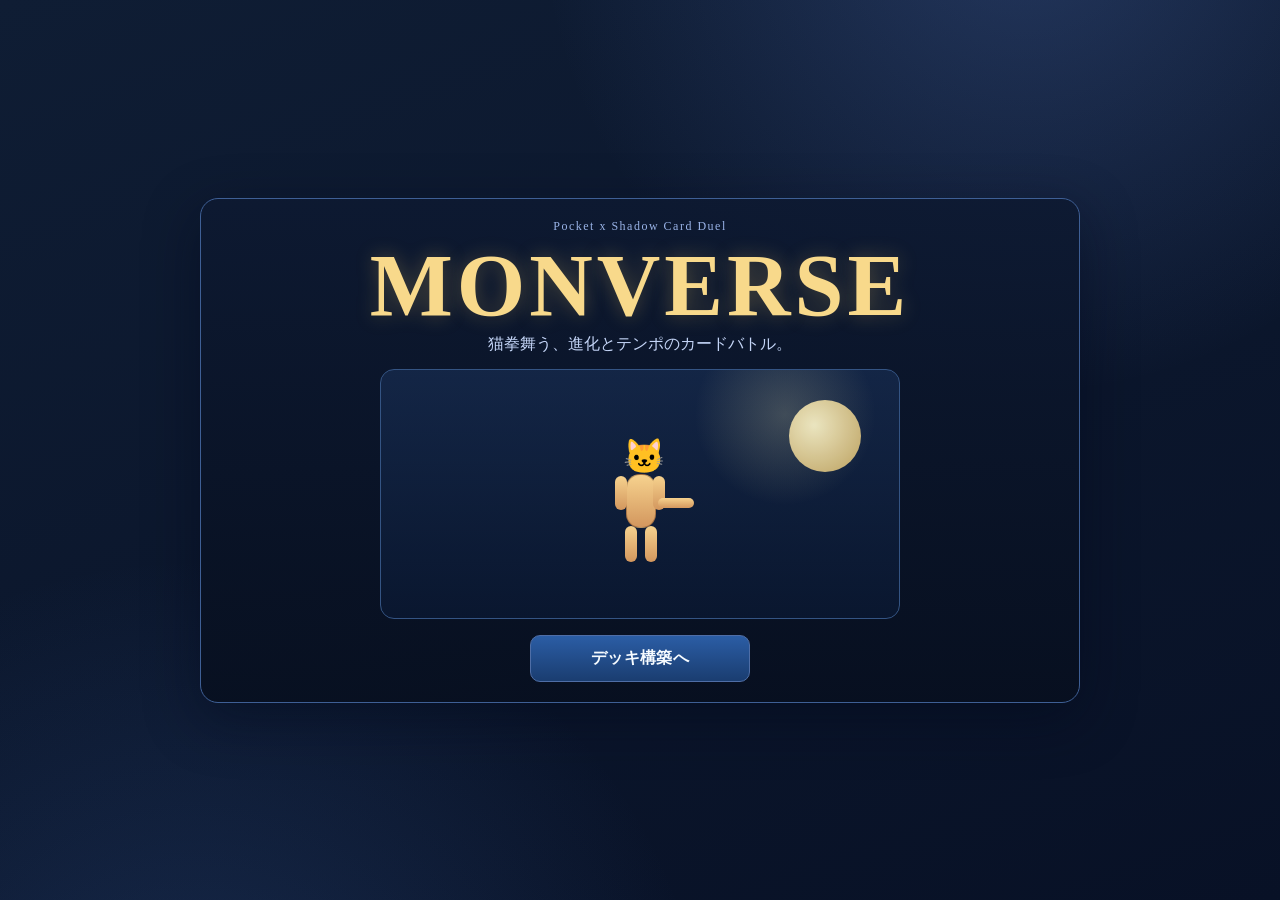
==== index.html @ 9ef45d2c "Initial card game prototype" ====
﻿<!doctype html>
<html lang="ja">
<head>
  <meta charset="UTF-8" />
  <meta name="viewport" content="width=device-width, initial-scale=1.0" />
  <title>Monverse Title</title>
  <link rel="stylesheet" href="style.css" />
</head>
<body>
  <main class="titleWrap">
    <section class="titlePanel">
      <p class="titleKicker">Pocket x Shadow Card Duel</p>
      <h1 class="titleMain">MONVERSE</h1>
      <p class="titleSub">猫拳舞う、進化とテンポのカードバトル。</p>

      <div class="titleStage">
        <div class="moonGlow"></div>
        <div class="kungfuCat" aria-label="kungfu cat">
          <div class="catHead">🐱</div>
          <div class="catBody"></div>
          <div class="paw pawLeft"></div>
          <div class="paw pawRight"></div>
          <div class="leg legLeft"></div>
          <div class="leg legRight"></div>
          <div class="tail"></div>
        </div>
      </div>

      <div class="titleActions">
        <a class="titleBtn" href="deck.html">デッキ構築へ</a>
      </div>
    </section>
  </main>
</body>
</html>
---- style.css ----
﻿:root {
  --bg-night: #0f1d34;
  --bg-deep: #081126;
  --panel: rgba(13, 24, 45, 0.82);
  --panel-soft: rgba(20, 33, 61, 0.72);
  --line: #2c4168;
  --line-strong: #4f6ea4;
  --gold: #e6c26b;
  --gold-soft: #d8b15a;
  --text: #f1f5ff;
  --text-dim: #aebee0;
  --good: #6ae39f;
  --bad: #ff7e7e;
  --btn: #20457b;
  --btn-hover: #2e5ca0;
}

* { box-sizing: border-box; }

body {
  margin: 0;
  color: var(--text);
  font-family: "Yu Mincho", "Hiragino Mincho ProN", "MS PMincho", serif;
  background:
    radial-gradient(circle at 80% -10%, rgba(93, 130, 211, 0.28), transparent 34%),
    radial-gradient(circle at 15% 120%, rgba(71, 120, 199, 0.22), transparent 34%),
    linear-gradient(160deg, var(--bg-night), var(--bg-deep));
  min-height: 100vh;
  padding: 18px;
}

.hidden { display: none; }

.app {
  max-width: 1180px;
  margin: 0 auto;
  display: grid;
  grid-template-columns: 1.1fr 0.9fr;
  gap: 14px;
}

.panel {
  background: linear-gradient(180deg, var(--panel), var(--panel-soft));
  border: 1px solid var(--line);
  border-radius: 14px;
  padding: 12px;
  box-shadow: 0 15px 45px rgba(1, 8, 22, 0.35);
}

h1 {
  margin: 0 0 8px;
  font-size: 22px;
  letter-spacing: 0.8px;
  color: #f7e7b3;
}

.sub {
  margin: 0 0 10px;
  color: var(--text-dim);
  font-size: 13px;
}

.status {
  display: grid;
  grid-template-columns: repeat(4, minmax(0, 1fr));
  gap: 8px;
  margin-bottom: 10px;
}

.leaderRow {
  display: grid;
  grid-template-columns: 1fr 1fr;
  gap: 10px;
  margin-bottom: 10px;
}

.leaderCard {
  border: 1px solid #5375b2;
  border-radius: 12px;
  background: linear-gradient(180deg, rgba(27, 46, 84, 0.95), rgba(13, 25, 49, 0.95));
  padding: 8px;
  min-height: 88px;
  position: relative;
  overflow: hidden;
}

.leaderCard::before {
  content: "";
  position: absolute;
  inset: 0;
  background: radial-gradient(circle at 80% 20%, rgba(255, 255, 255, 0.14), transparent 50%);
  pointer-events: none;
}

.leaderCard.enemyLeader {
  border-color: #9b5f5f;
  background: linear-gradient(180deg, rgba(84, 33, 44, 0.92), rgba(42, 16, 27, 0.94));
}

.leaderCard.playerLeader {
  border-color: #4b83bb;
  background: linear-gradient(180deg, rgba(28, 58, 96, 0.92), rgba(16, 33, 58, 0.94));
}

.leaderInner {
  display: flex;
  align-items: center;
  gap: 8px;
  position: relative;
  z-index: 1;
}

.leaderFace {
  width: 50px;
  height: 50px;
  border-radius: 50%;
  border: 1px solid rgba(255, 255, 255, 0.5);
  display: grid;
  place-items: center;
  font-size: 24px;
  background: radial-gradient(circle at 30% 30%, rgba(255, 255, 255, 0.3), rgba(255, 255, 255, 0.08));
}

.leaderInfo { font-size: 12px; color: #d8e5ff; }
.leaderName { font-size: 13px; font-weight: 700; color: #f7f9ff; }

.chip {
  border: 1px solid var(--line-strong);
  border-radius: 10px;
  background: rgba(8, 18, 39, 0.7);
  padding: 8px;
  font-size: 13px;
}

.board {
  display: grid;
  gap: 10px;
  margin-bottom: 10px;
}

.lane {
  border: 1px solid var(--line);
  border-radius: 12px;
  padding: 10px;
  background: rgba(4, 12, 28, 0.55);
  min-height: 110px;
}

.handLane { margin-bottom: 10px; }

.lane h3 {
  margin: 0 0 8px;
  font-size: 13px;
  color: #c8d6fa;
  letter-spacing: 0.2px;
}

.boardRow {
  display: flex;
  gap: 8px;
  flex-wrap: wrap;
}

.catalog {
  min-height: 260px;
  display: grid;
  gap: 6px;
}

.catalogRow {
  border: 1px solid #375488;
  border-radius: 10px;
  padding: 8px;
  display: grid;
  grid-template-columns: 1fr auto;
  gap: 6px;
  background: rgba(10, 22, 44, 0.8);
}

.catalogMeta {
  font-size: 12px;
  color: var(--text-dim);
}

.rowControls {
  display: inline-flex;
  align-items: center;
  gap: 6px;
}

.qty {
  min-width: 26px;
  text-align: center;
  font-weight: 600;
}

.card {
  border: 1px solid var(--line-strong);
  background: linear-gradient(180deg, #172d53, #112242);
  border-radius: 11px;
  padding: 8px;
  font-size: 13px;
  line-height: 1.35;
  cursor: pointer;
  transition: transform 0.12s ease, border-color 0.12s ease, box-shadow 0.12s ease;
}

.card:hover {
  transform: translateY(-2px);
  border-color: var(--gold-soft);
  box-shadow: 0 4px 14px rgba(8, 20, 42, 0.35);
}

.battleCard {
  width: 154px;
  min-height: 205px;
  display: grid;
  grid-template-rows: auto 1fr auto;
  gap: 6px;
  position: relative;
  overflow: hidden;
  border: 1px solid #5e79b0;
  background: linear-gradient(180deg, rgba(29, 49, 89, 0.92), rgba(20, 31, 58, 0.96));
}

.battleCard::before {
  content: "";
  position: absolute;
  inset: 0;
  background: radial-gradient(circle at 20% 15%, rgba(255, 255, 255, 0.12), transparent 45%);
  pointer-events: none;
}

.battleCard.spellCard {
  border-color: #8a66c9;
  background: linear-gradient(180deg, rgba(60, 42, 111, 0.92), rgba(31, 24, 62, 0.96));
}

.battleCard.evolutionCard {
  border-color: #2ea9ad;
  background: linear-gradient(180deg, rgba(26, 79, 89, 0.92), rgba(14, 42, 49, 0.96));
}

.battleCard.selected {
  border-color: var(--gold);
  box-shadow: 0 0 0 2px rgba(230, 194, 107, 0.35);
}

.battleCard.used { opacity: 0.62; }

.cardTop {
  display: flex;
  justify-content: space-between;
  align-items: flex-start;
  gap: 6px;
  position: relative;
  z-index: 1;
}

.cardName {
  font-size: 13px;
  font-weight: 700;
  color: #f6fbff;
  line-height: 1.2;
}

.costOrb {
  min-width: 28px;
  height: 28px;
  border-radius: 50%;
  border: 1px solid #8dc4ff;
  background: radial-gradient(circle at 30% 30%, #8fd2ff, #2a67b7);
  color: #fff;
  display: grid;
  place-items: center;
  font-size: 13px;
  font-weight: 700;
}

.cardArt {
  border: 1px solid rgba(147, 174, 230, 0.7);
  border-radius: 8px;
  background:
    linear-gradient(160deg, rgba(132, 171, 238, 0.25), rgba(255, 255, 255, 0.04)),
    repeating-linear-gradient(45deg, rgba(255, 255, 255, 0.04), rgba(255, 255, 255, 0.04) 6px, transparent 6px, transparent 12px);
  padding: 6px;
  display: flex;
  flex-direction: column;
  justify-content: space-between;
  align-items: stretch;
  min-height: 92px;
  position: relative;
  z-index: 1;
}

.artFrame {
  width: 100%;
  height: 100%;
  border-radius: 6px;
  border: 1px solid rgba(255, 255, 255, 0.22);
  display: flex;
  align-items: flex-end;
  justify-content: space-between;
  padding: 6px;
  gap: 6px;
}

.artSigil {
  width: 34px;
  height: 34px;
  border-radius: 50%;
  border: 1px solid rgba(255, 255, 255, 0.42);
  display: grid;
  place-items: center;
  font-size: 16px;
  background: rgba(255, 255, 255, 0.14);
}

.artName {
  font-size: 10px;
  letter-spacing: 0.3px;
  color: #ecf4ff;
  background: rgba(0, 0, 0, 0.28);
  padding: 2px 6px;
  border-radius: 999px;
}

.art-dragon { background: linear-gradient(145deg, rgba(178, 91, 72, 0.42), rgba(84, 32, 25, 0.52)); }
.art-forest { background: linear-gradient(145deg, rgba(83, 158, 101, 0.38), rgba(24, 67, 33, 0.52)); }
.art-sea { background: linear-gradient(145deg, rgba(70, 137, 186, 0.38), rgba(24, 48, 86, 0.52)); }
.art-holy { background: linear-gradient(145deg, rgba(199, 180, 91, 0.34), rgba(91, 74, 20, 0.5)); }
.art-shadow { background: linear-gradient(145deg, rgba(127, 82, 153, 0.36), rgba(45, 24, 68, 0.56)); }
.art-neutral { background: linear-gradient(145deg, rgba(120, 136, 166, 0.34), rgba(40, 52, 74, 0.52)); }

.cardText {
  font-size: 11px;
  color: #d9e6ff;
  line-height: 1.25;
  background: rgba(0, 0, 0, 0.28);
  border: 1px solid rgba(255, 255, 255, 0.14);
  border-radius: 6px;
  padding: 3px 5px;
}

.cardBottom {
  display: flex;
  justify-content: space-between;
  align-items: center;
  position: relative;
  z-index: 1;
}

.stat {
  min-width: 30px;
  padding: 3px 6px;
  border-radius: 999px;
  border: 1px solid rgba(255, 255, 255, 0.28);
  font-weight: 700;
  text-align: center;
}

.statAtk { background: rgba(231, 83, 83, 0.38); }
.statHp { background: rgba(72, 175, 112, 0.38); }

.tags {
  display: flex;
  flex-wrap: wrap;
  gap: 4px;
}

.tag {
  font-size: 10px;
  border: 1px solid #7394cf;
  border-radius: 999px;
  padding: 1px 6px;
  color: #dbe8ff;
  background: rgba(39, 63, 108, 0.6);
}

.small {
  font-size: 12px;
  color: var(--text-dim);
}

.emptySlot {
  width: 154px;
  min-height: 205px;
  border: 1px dashed #466091;
  border-radius: 11px;
  display: grid;
  place-items: center;
  color: #93a8d4;
  font-size: 12px;
  background: rgba(13, 26, 50, 0.45);
}

.hand {
  min-height: 240px;
  border: 1px dashed #3c5480;
  border-radius: 11px;
  padding: 8px;
  background: rgba(10, 20, 41, 0.6);
  display: flex;
  gap: 8px;
  flex-wrap: wrap;
}

.actions {
  display: flex;
  gap: 8px;
  margin-top: 10px;
  flex-wrap: wrap;
}

button {
  border: 1px solid #4f6ea6;
  background: linear-gradient(180deg, var(--btn), #1a3663);
  color: #f0f6ff;
  border-radius: 9px;
  padding: 8px 11px;
  font-size: 13px;
  cursor: pointer;
}

button:hover { background: linear-gradient(180deg, var(--btn-hover), #285495); }
button:disabled { opacity: 0.5; cursor: not-allowed; }

.evoBtn {
  width: 100%;
  margin-top: 6px;
  border-color: #7cb6d1;
  background: linear-gradient(180deg, #1b7181, #13505c);
}

.log {
  min-height: 470px;
  max-height: 470px;
  overflow: auto;
  background: rgba(6, 14, 30, 0.78);
  border: 1px solid #2f4570;
  border-radius: 10px;
  padding: 10px;
  font-size: 13px;
  white-space: pre-wrap;
}

.statusGood { color: var(--good); font-weight: 700; }
.statusBad { color: var(--bad); font-weight: 700; }
.win { color: var(--good); font-weight: 700; }
.lose { color: var(--bad); font-weight: 700; }

@media (max-width: 920px) {
  .app { grid-template-columns: 1fr; }
  .status { grid-template-columns: repeat(2, minmax(0, 1fr)); }
  .battleCard,
  .emptySlot { width: 47%; min-width: 142px; }
  .hand { min-height: 180px; }
  .log { min-height: 240px; max-height: 240px; }
}

.titleWrap {
  min-height: calc(100vh - 36px);
  display: grid;
  place-items: center;
}

.titlePanel {
  width: min(880px, 96vw);
  border: 1px solid #3e5f95;
  border-radius: 18px;
  padding: 20px;
  background: linear-gradient(180deg, rgba(13, 25, 49, 0.9), rgba(7, 15, 31, 0.9));
  box-shadow: 0 16px 55px rgba(1, 9, 26, 0.45);
  text-align: center;
}

.titleKicker {
  margin: 0;
  color: #9ab4e8;
  letter-spacing: 1.5px;
  font-size: 12px;
}

.titleMain {
  margin: 8px 0 4px;
  font-size: clamp(42px, 9vw, 88px);
  line-height: 1;
  letter-spacing: 4px;
  color: #f8d98b;
  text-shadow: 0 0 20px rgba(243, 200, 96, 0.28);
}

.titleSub {
  margin: 0 0 14px;
  color: #c4d5f7;
}

.titleStage {
  position: relative;
  margin: 0 auto;
  width: min(520px, 95%);
  height: 250px;
  border-radius: 14px;
  border: 1px solid #345483;
  background:
    radial-gradient(circle at 78% 18%, rgba(250, 241, 179, 0.2), transparent 20%),
    linear-gradient(180deg, rgba(24, 46, 84, 0.65), rgba(10, 24, 50, 0.8));
  overflow: hidden;
}

.moonGlow {
  position: absolute;
  right: 38px;
  top: 30px;
  width: 72px;
  height: 72px;
  border-radius: 50%;
  background: radial-gradient(circle at 35% 35%, #fff7cc, #d0b064);
  filter: blur(0.3px);
  opacity: 0.9;
}

.kungfuCat {
  position: absolute;
  left: 50%;
  top: 55%;
  transform: translate(-50%, -50%);
  width: 110px;
  height: 140px;
  animation: cat-bounce 0.8s ease-in-out infinite;
}

.catHead {
  position: absolute;
  left: 38px;
  top: 0;
  font-size: 34px;
}

.catBody {
  position: absolute;
  left: 41px;
  top: 38px;
  width: 30px;
  height: 54px;
  border-radius: 14px;
  background: linear-gradient(180deg, #f6d28e, #d3975e);
  border: 1px solid rgba(75, 35, 12, 0.36);
}

.paw, .leg {
  position: absolute;
  width: 12px;
  background: linear-gradient(180deg, #f6d28e, #d3975e);
  border-radius: 999px;
  transform-origin: top center;
}

.paw { top: 40px; height: 34px; }
.leg { top: 90px; height: 36px; }

.pawLeft {
  left: 30px;
  animation: paw-left 0.8s ease-in-out infinite;
}

.pawRight {
  left: 68px;
  animation: paw-right 0.8s ease-in-out infinite;
}

.legLeft {
  left: 40px;
  animation: leg-left 0.8s ease-in-out infinite;
}

.legRight {
  left: 60px;
  animation: leg-right 0.8s ease-in-out infinite;
}

.tail {
  position: absolute;
  left: 73px;
  top: 62px;
  width: 36px;
  height: 10px;
  border-radius: 999px;
  background: linear-gradient(180deg, #f6d28e, #d3975e);
  transform-origin: left center;
  animation: tail-swing 0.8s ease-in-out infinite;
}

.titleActions {
  margin-top: 16px;
}

.titleBtn {
  display: inline-block;
  min-width: 220px;
  text-decoration: none;
  border: 1px solid #4f6ea6;
  background: linear-gradient(180deg, #2b5da5, #1a3d70);
  color: #f6fbff;
  border-radius: 10px;
  padding: 12px 18px;
  font-weight: 700;
  letter-spacing: 0.4px;
}

.titleBtn:hover {
  background: linear-gradient(180deg, #3c74c4, #245394);
}

@keyframes cat-bounce {
  0%, 100% { transform: translate(-50%, -50%) translateY(0); }
  50% { transform: translate(-50%, -50%) translateY(-6px); }
}

@keyframes paw-left {
  0%, 100% { transform: rotate(25deg); }
  50% { transform: rotate(-45deg); }
}

@keyframes paw-right {
  0%, 100% { transform: rotate(-20deg); }
  50% { transform: rotate(55deg); }
}

@keyframes leg-left {
  0%, 100% { transform: rotate(-10deg); }
  50% { transform: rotate(25deg); }
}

@keyframes leg-right {
  0%, 100% { transform: rotate(15deg); }
  50% { transform: rotate(-20deg); }
}

@keyframes tail-swing {
  0%, 100% { transform: rotate(20deg); }
  50% { transform: rotate(-25deg); }
}
/* --- Party Mode Overrides --- */
body {
  animation: bg-pan 16s ease-in-out infinite alternate;
}

.panel {
  animation: panel-float 7s ease-in-out infinite;
}

.chip {
  animation: chip-pulse 2.4s ease-in-out infinite;
}

.leaderCard {
  animation: aura-wave 3s ease-in-out infinite;
}

.battleCard {
  animation: card-idle 2.6s ease-in-out infinite;
}

.battleCard.selected {
  animation: selected-glow 0.9s ease-in-out infinite;
}

.costOrb {
  animation: orb-spin 3.6s linear infinite;
}

.artSigil {
  animation: sigil-bob 1.8s ease-in-out infinite;
}

.hand .battleCard {
  transform-origin: center bottom;
}

.hand .battleCard:nth-child(odd) { animation-delay: .1s; }
.hand .battleCard:nth-child(even) { animation-delay: .35s; }

button {
  transition: transform .14s ease, box-shadow .14s ease, filter .14s ease;
}

button:hover {
  transform: translateY(-2px) scale(1.02);
  box-shadow: 0 6px 16px rgba(42, 106, 197, .35);
  filter: brightness(1.08);
}

.titleStage {
  animation: stage-breathe 3.4s ease-in-out infinite;
}

.titleBtn {
  animation: btn-throb 1.6s ease-in-out infinite;
}

.fx-layer {
  position: fixed;
  inset: 0;
  pointer-events: none;
  overflow: hidden;
  z-index: 999;
}

.fx-particle {
  position: absolute;
  left: 0;
  top: 0;
  font-size: 20px;
  opacity: 0;
  transform: translate(-50%, -50%);
  animation: fx-burst var(--dur, 900ms) ease-out forwards;
  text-shadow: 0 0 10px rgba(255,255,255,.6);
}

.screen-flash::after {
  content: "";
  position: fixed;
  inset: 0;
  pointer-events: none;
  background: radial-gradient(circle at center, rgba(255,255,255,.22), transparent 60%);
  animation: flash-out 260ms ease-out forwards;
  z-index: 998;
}

@keyframes bg-pan {
  0% { background-position: 0% 0%, 100% 100%, 0% 0%; }
  100% { background-position: 8% -3%, 88% 108%, 100% 100%; }
}

@keyframes panel-float {
  0%, 100% { transform: translateY(0); }
  50% { transform: translateY(-3px); }
}

@keyframes chip-pulse {
  0%, 100% { box-shadow: 0 0 0 rgba(123, 167, 245, 0); }
  50% { box-shadow: 0 0 14px rgba(123, 167, 245, 0.24); }
}

@keyframes aura-wave {
  0%, 100% { box-shadow: inset 0 0 0 rgba(255,255,255,0); }
  50% { box-shadow: inset 0 0 18px rgba(255,255,255,0.14); }
}

@keyframes card-idle {
  0%, 100% { transform: translateY(0) rotate(0deg); }
  50% { transform: translateY(-2px) rotate(-0.35deg); }
}

@keyframes selected-glow {
  0%, 100% { box-shadow: 0 0 0 2px rgba(230, 194, 107, 0.32), 0 0 0 rgba(230, 194, 107, 0); }
  50% { box-shadow: 0 0 0 2px rgba(230, 194, 107, 0.55), 0 0 16px rgba(230, 194, 107, .35); }
}

@keyframes orb-spin {
  0% { transform: rotate(0deg); filter: hue-rotate(0deg); }
  100% { transform: rotate(360deg); filter: hue-rotate(14deg); }
}

@keyframes sigil-bob {
  0%, 100% { transform: translateY(0) scale(1); }
  50% { transform: translateY(-3px) scale(1.04); }
}

@keyframes stage-breathe {
  0%, 100% { transform: scale(1); }
  50% { transform: scale(1.008); }
}

@keyframes btn-throb {
  0%, 100% { box-shadow: 0 0 0 rgba(94, 168, 255, 0); }
  50% { box-shadow: 0 0 20px rgba(94, 168, 255, 0.35); }
}

@keyframes flash-out {
  from { opacity: 1; }
  to { opacity: 0; }
}

@keyframes fx-burst {
  0% {
    opacity: 0;
    transform: translate(-50%, -50%) rotate(0deg) scale(.4);
  }
  10% {
    opacity: 1;
  }
  100% {
    opacity: 0;
    transform:
      translate(calc(-50% + var(--dx, 0px)), calc(-50% + var(--dy, -80px)))
      rotate(var(--rot, 180deg))
      scale(1.25);
  }
}
/* --- Battle Board Refresh (Shadowverse-like layout + mobile) --- */
.battleApp {
  grid-template-columns: 1fr 360px;
  align-items: start;
}

.battleMainPanel {
  padding: 14px;
}

.battleLogPanel .log {
  min-height: 620px;
  max-height: 620px;
}

.battleArena {
  border: 1px solid rgba(89, 129, 191, 0.55);
  border-radius: 14px;
  padding: 10px;
  background:
    radial-gradient(circle at 50% 48%, rgba(125, 171, 255, 0.16), transparent 38%),
    linear-gradient(180deg, rgba(10, 22, 44, 0.68), rgba(6, 15, 33, 0.72));
  box-shadow: inset 0 0 40px rgba(3, 10, 24, 0.55);
}

.battleHud {
  margin-bottom: 12px;
}

.enemyLane {
  background: linear-gradient(180deg, rgba(73, 30, 40, 0.32), rgba(23, 11, 17, 0.38));
}

.playerLane {
  background: linear-gradient(180deg, rgba(28, 58, 96, 0.32), rgba(13, 25, 44, 0.38));
}

.targetLeader {
  cursor: pointer;
  transition: transform .14s ease, box-shadow .14s ease, border-color .14s ease;
}

.targetLeader:hover {
  transform: translateY(-2px);
}

.leaderTargetable {
  border-color: var(--gold) !important;
  box-shadow: 0 0 0 2px rgba(230, 194, 107, .35), 0 0 18px rgba(230, 194, 107, .28);
}

.actions #attackHint {
  display: inline-flex;
  align-items: center;
  margin-left: 4px;
}

@media (max-width: 1120px) {
  .battleApp {
    grid-template-columns: 1fr;
  }

  .battleLogPanel .log {
    min-height: 220px;
    max-height: 260px;
  }
}

@media (max-width: 820px) {
  body {
    padding: 10px;
  }

  .battleMainPanel {
    padding: 10px;
  }

  .status {
    grid-template-columns: repeat(2, minmax(0, 1fr));
    gap: 6px;
  }

  .leaderRow {
    grid-template-columns: 1fr;
    gap: 8px;
  }

  .lane {
    padding: 8px;
    min-height: 88px;
  }

  .boardRow {
    flex-wrap: nowrap;
    overflow-x: auto;
    padding-bottom: 4px;
    scrollbar-width: thin;
  }

  .battleCard,
  .emptySlot {
    width: 128px;
    min-width: 128px;
    min-height: 178px;
  }

  .hand {
    flex-wrap: nowrap;
    overflow-x: auto;
    min-height: 190px;
    gap: 7px;
  }

  .cardName {
    font-size: 12px;
  }

  .cardText {
    font-size: 10px;
  }

  .actions {
    gap: 6px;
  }

  .actions button {
    padding: 9px 10px;
    font-size: 12px;
  }

  .actions #attackHint {
    flex-basis: 100%;
    font-size: 11px;
    margin-left: 0;
  }
}
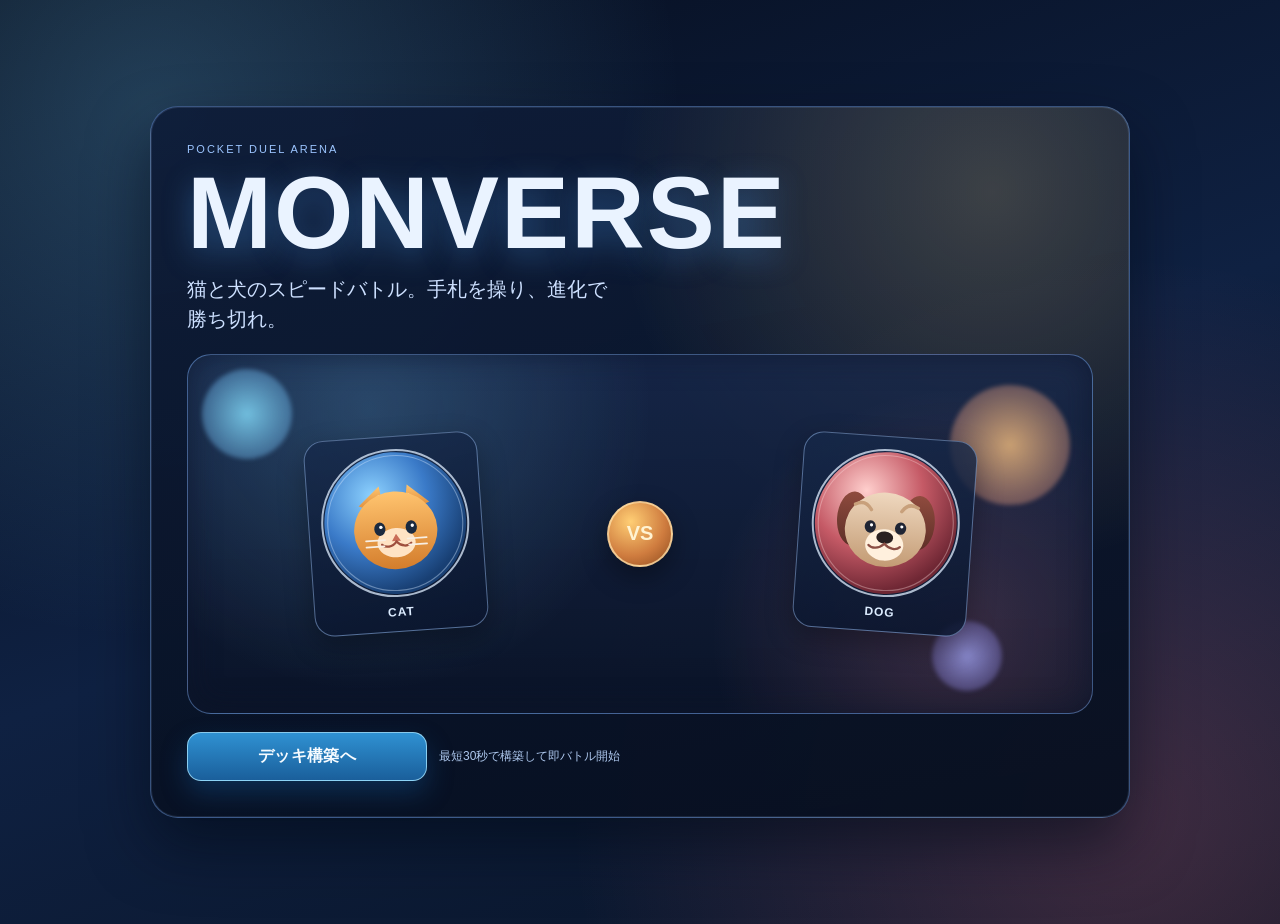
==== commit 30ee4117: "Polish battle UI and evolution deck rules" ====
--- a/index.html
+++ b/index.html
@@ -6,28 +6,33 @@
   <title>Monverse Title</title>
   <link rel="stylesheet" href="style.css" />
 </head>
-<body>
+<body class="pageTitle">
   <main class="titleWrap">
     <section class="titlePanel">
-      <p class="titleKicker">Pocket x Shadow Card Duel</p>
+      <p class="titleKicker">Pocket Duel Arena</p>
       <h1 class="titleMain">MONVERSE</h1>
-      <p class="titleSub">猫拳舞う、進化とテンポのカードバトル。</p>
+      <p class="titleSub">猫と犬のスピードバトル。手札を操り、進化で勝ち切れ。</p>
 
       <div class="titleStage">
-        <div class="moonGlow"></div>
-        <div class="kungfuCat" aria-label="kungfu cat">
-          <div class="catHead">🐱</div>
-          <div class="catBody"></div>
-          <div class="paw pawLeft"></div>
-          <div class="paw pawRight"></div>
-          <div class="leg legLeft"></div>
-          <div class="leg legRight"></div>
-          <div class="tail"></div>
+        <div class="titleOrb titleOrbA"></div>
+        <div class="titleOrb titleOrbB"></div>
+        <div class="titleOrb titleOrbC"></div>
+        <div class="versusStage">
+          <article class="mascotCard catSide">
+            <img src="assets/leader-cat.svg" alt="Cat Leader" />
+            <span>CAT</span>
+          </article>
+          <div class="vsBadge">VS</div>
+          <article class="mascotCard dogSide">
+            <img src="assets/leader-dog.svg" alt="Dog Leader" />
+            <span>DOG</span>
+          </article>
         </div>
       </div>
 
       <div class="titleActions">
-        <a class="titleBtn" href="deck.html">デッキ構築へ</a>
+        <a class="titleBtn titleBtnPrimary" href="deck.html">デッキ構築へ</a>
+        <p class="titleHint">最短30秒で構築して即バトル開始</p>
       </div>
     </section>
   </main>
--- a/style.css
+++ b/style.css
@@ -1,4 +1,4 @@
-﻿:root {
+:root {
   --bg-night: #0f1d34;
   --bg-deep: #081126;
   --panel: rgba(13, 24, 45, 0.82);
@@ -15,7 +15,9 @@
   --btn-hover: #2e5ca0;
 }
 
-* { box-sizing: border-box; }
+* {
+  box-sizing: border-box;
+}
 
 body {
   margin: 0;
@@ -26,17 +28,23 @@
     radial-gradient(circle at 15% 120%, rgba(71, 120, 199, 0.22), transparent 34%),
     linear-gradient(160deg, var(--bg-night), var(--bg-deep));
   min-height: 100vh;
-  padding: 18px;
-}
-
-.hidden { display: none; }
-
-.app {
-  max-width: 1180px;
+  padding: 12px;
+}
+
+.hidden {
+  display: none;
+}
+
+/* ===== layout ===== */
+
+.app,
+.battleApp {
+  max-width: 1260px;
   margin: 0 auto;
   display: grid;
-  grid-template-columns: 1.1fr 0.9fr;
-  gap: 14px;
+  grid-template-columns: minmax(0, 1fr) 280px;
+  gap: 12px;
+  align-items: start;
 }
 
 .panel {
@@ -45,12 +53,18 @@
   border-radius: 14px;
   padding: 12px;
   box-shadow: 0 15px 45px rgba(1, 8, 22, 0.35);
+  min-width: 0;
+}
+
+.battleMainPanel,
+.battleLogPanel {
+  min-width: 0;
 }
 
 h1 {
   margin: 0 0 8px;
-  font-size: 22px;
-  letter-spacing: 0.8px;
+  font-size: 20px;
+  letter-spacing: 0.4px;
   color: #f7e7b3;
 }
 
@@ -60,18 +74,108 @@
   font-size: 13px;
 }
 
-.status {
+/* ===== hud ===== */
+
+.status,
+.battleHud {
   display: grid;
   grid-template-columns: repeat(4, minmax(0, 1fr));
   gap: 8px;
   margin-bottom: 10px;
 }
 
+.chip {
+  border: 1px solid var(--line-strong);
+  border-radius: 10px;
+  background: rgba(8, 18, 39, 0.7);
+  padding: 8px;
+  font-size: 13px;
+  color: var(--text);
+}
+
+.battleHud .chip,
+.missionChip {
+  display: inline-flex;
+  align-items: center;
+  justify-content: center;
+  gap: 6px;
+  line-height: 1;
+}
+
+.chipIcon {
+  width: 22px;
+  height: 22px;
+  border-radius: 50%;
+  border: 1px solid rgba(168, 201, 255, 0.7);
+  display: grid;
+  place-items: center;
+  font-size: 12px;
+  background: linear-gradient(180deg, rgba(44, 78, 129, 0.86), rgba(24, 45, 79, 0.9));
+  box-shadow: inset 0 0 8px rgba(163, 206, 255, 0.2);
+}
+
+.chipTurn .chipIcon {
+  background: linear-gradient(180deg, rgba(81, 123, 193, 0.9), rgba(40, 71, 130, 0.92));
+}
+
+.chipPlayerHp .chipIcon {
+  background: linear-gradient(180deg, rgba(79, 144, 221, 0.9), rgba(29, 86, 149, 0.92));
+}
+
+.chipEnemyHp .chipIcon {
+  background: linear-gradient(180deg, rgba(191, 101, 123, 0.9), rgba(125, 43, 66, 0.92));
+}
+
+.chipPp .chipIcon {
+  background: linear-gradient(180deg, rgba(123, 164, 237, 0.9), rgba(54, 92, 159, 0.92));
+}
+
+.battleHud .chip strong,
+.missionChip strong {
+  font-size: 18px;
+  letter-spacing: 0.2px;
+}
+
+.chipPp strong {
+  font-size: 16px;
+}
+
+.statusGood {
+  color: var(--good);
+  font-weight: 700;
+}
+
+.statusBad {
+  color: var(--bad);
+  font-weight: 700;
+}
+
+.win {
+  color: var(--good);
+  font-weight: 700;
+}
+
+.lose {
+  color: var(--bad);
+  font-weight: 700;
+}
+
+/* ===== leaders ===== */
+
 .leaderRow {
   display: grid;
-  grid-template-columns: 1fr 1fr;
+  grid-template-columns: 1fr;
   gap: 10px;
   margin-bottom: 10px;
+}
+
+.leaderTop {
+  margin-bottom: 8px;
+}
+
+.leaderBottom {
+  margin-top: 8px;
+  margin-bottom: 8px;
 }
 
 .leaderCard {
@@ -92,6 +196,11 @@
   pointer-events: none;
 }
 
+.leaderCard::after {
+  content: none;
+  display: none;
+}
+
 .leaderCard.enemyLeader {
   border-color: #9b5f5f;
   background: linear-gradient(180deg, rgba(84, 33, 44, 0.92), rgba(42, 16, 27, 0.94));
@@ -100,6 +209,20 @@
 .leaderCard.playerLeader {
   border-color: #4b83bb;
   background: linear-gradient(180deg, rgba(28, 58, 96, 0.92), rgba(16, 33, 58, 0.94));
+}
+
+.targetLeader {
+  cursor: pointer;
+  transition: transform 0.14s ease, box-shadow 0.14s ease, border-color 0.14s ease;
+}
+
+.targetLeader:hover {
+  transform: translateY(-2px);
+}
+
+.leaderTargetable {
+  border-color: var(--gold) !important;
+  box-shadow: 0 0 0 2px rgba(230, 194, 107, 0.35), 0 0 18px rgba(230, 194, 107, 0.28);
 }
 
 .leaderInner {
@@ -121,78 +244,155 @@
   background: radial-gradient(circle at 30% 30%, rgba(255, 255, 255, 0.3), rgba(255, 255, 255, 0.08));
 }
 
-.leaderInfo { font-size: 12px; color: #d8e5ff; }
-.leaderName { font-size: 13px; font-weight: 700; color: #f7f9ff; }
-
-.chip {
-  border: 1px solid var(--line-strong);
-  border-radius: 10px;
-  background: rgba(8, 18, 39, 0.7);
+.leaderInfo {
+  font-size: 12px;
+  color: #d8e5ff;
+}
+
+.leaderName {
+  font-size: 13px;
+  font-weight: 700;
+  color: #f7f9ff;
+}
+
+.mascotLeader {
+  width: 100%;
+  justify-content: flex-start;
+}
+
+.leaderMascot {
+  width: 48px;
+  height: 48px;
+  border-radius: 50%;
+  border: 1px solid rgba(255, 255, 255, 0.62);
+  box-shadow: inset 0 0 14px rgba(255, 255, 255, 0.14), 0 2px 8px rgba(0, 0, 0, 0.25);
+  background-size: cover;
+  background-position: center;
+  background-repeat: no-repeat;
+}
+
+.enemyMascot {
+  background-image: url("assets/leader-dog.svg");
+}
+
+.playerMascot {
+  background-image: url("assets/leader-cat.svg");
+}
+
+.leaderVitals {
+  display: inline-flex;
+  align-items: center;
+  gap: 6px;
+  margin-left: auto;
+  flex-shrink: 0;
+}
+
+.hpBadge {
+  display: inline-flex;
+  align-items: center;
+  justify-content: center;
+  min-width: 36px;
+  padding: 4px 8px;
+  line-height: 1;
+  white-space: nowrap;
+  border-radius: 999px;
+  border: 1px solid rgba(255, 232, 189, 0.68);
+  color: #fff4d6;
+  font-weight: 700;
+  text-shadow: 0 1px 0 rgba(0, 0, 0, 0.4);
+  text-align: center;
+  background: linear-gradient(180deg, rgba(143, 45, 62, 0.9), rgba(88, 28, 39, 0.9));
+}
+
+/* ===== arena ===== */
+
+.battleArena {
+  border: 1px solid rgba(89, 129, 191, 0.55);
+  border-radius: 14px;
   padding: 8px;
-  font-size: 13px;
+  background:
+    radial-gradient(circle at 50% 48%, rgba(125, 171, 255, 0.16), transparent 38%),
+    linear-gradient(180deg, rgba(10, 22, 44, 0.68), rgba(6, 15, 33, 0.72));
+  box-shadow: inset 0 0 40px rgba(3, 10, 24, 0.55);
 }
 
 .board {
   display: grid;
-  gap: 10px;
-  margin-bottom: 10px;
+  gap: 8px;
+  margin-bottom: 8px;
 }
 
 .lane {
   border: 1px solid var(--line);
   border-radius: 12px;
-  padding: 10px;
+  padding: 8px;
   background: rgba(4, 12, 28, 0.55);
-  min-height: 110px;
-}
-
-.handLane { margin-bottom: 10px; }
+  min-height: 96px;
+}
+
+.enemyLane {
+  background: linear-gradient(180deg, rgba(73, 30, 40, 0.32), rgba(23, 11, 17, 0.38));
+}
+
+.playerLane {
+  background: linear-gradient(180deg, rgba(28, 58, 96, 0.32), rgba(13, 25, 44, 0.38));
+}
+
+.handLane {
+  margin-bottom: 10px;
+}
 
 .lane h3 {
-  margin: 0 0 8px;
-  font-size: 13px;
+  margin: 0 0 6px;
+  font-size: 12px;
   color: #c8d6fa;
   letter-spacing: 0.2px;
 }
 
-.boardRow {
+.boardRow,
+.hand {
   display: flex;
   gap: 8px;
-  flex-wrap: wrap;
-}
-
-.catalog {
-  min-height: 260px;
-  display: grid;
-  gap: 6px;
-}
-
-.catalogRow {
-  border: 1px solid #375488;
-  border-radius: 10px;
-  padding: 8px;
-  display: grid;
-  grid-template-columns: 1fr auto;
-  gap: 6px;
-  background: rgba(10, 22, 44, 0.8);
-}
-
-.catalogMeta {
-  font-size: 12px;
-  color: var(--text-dim);
-}
-
-.rowControls {
-  display: inline-flex;
-  align-items: center;
-  gap: 6px;
-}
-
-.qty {
-  min-width: 26px;
-  text-align: center;
-  font-weight: 600;
-}
+  flex-wrap: nowrap;
+  overflow-x: auto;
+  overflow-y: hidden;
+  -webkit-overflow-scrolling: touch;
+  touch-action: pan-x;
+  scrollbar-width: thin;
+  padding-bottom: 4px;
+}
+
+.boardRow > *,
+.hand > * {
+  flex: 0 0 auto;
+}
+
+#playerBoard.dropReady {
+  border-radius: 12px;
+  box-shadow: 0 0 0 2px rgba(111, 215, 255, 0.55), inset 0 0 20px rgba(89, 180, 255, 0.25);
+  background: linear-gradient(180deg, rgba(45, 91, 156, 0.22), rgba(17, 35, 67, 0.24));
+}
+
+.handCardCompact {
+  touch-action: pan-x;
+}
+
+.handCardCompact.dragSource {
+  opacity: 0.35;
+}
+
+.dragGhost {
+  position: fixed;
+  left: 0;
+  top: 0;
+  z-index: 9999;
+  margin: 0;
+  pointer-events: none;
+  transform: translate(-50%, -50%) scale(1.03);
+  filter: drop-shadow(0 8px 18px rgba(0, 0, 0, 0.45));
+}
+
+/* ===== cards ===== */
 
 .card {
   border: 1px solid var(--line-strong);
@@ -212,15 +412,17 @@
 }
 
 .battleCard {
-  width: 154px;
-  min-height: 205px;
+  width: 110px;
+  min-height: 160px;
   display: grid;
-  grid-template-rows: auto 1fr auto;
+  grid-template-rows: auto auto 1fr auto;
   gap: 6px;
   position: relative;
   overflow: hidden;
   border: 1px solid #5e79b0;
   background: linear-gradient(180deg, rgba(29, 49, 89, 0.92), rgba(20, 31, 58, 0.96));
+  border-radius: 11px;
+  padding: 6px;
 }
 
 .battleCard::before {
@@ -246,7 +448,9 @@
   box-shadow: 0 0 0 2px rgba(230, 194, 107, 0.35);
 }
 
-.battleCard.used { opacity: 0.62; }
+.battleCard.used {
+  opacity: 0.62;
+}
 
 .cardTop {
   display: flex;
@@ -258,23 +462,27 @@
 }
 
 .cardName {
-  font-size: 13px;
+  font-size: 10px;
   font-weight: 700;
   color: #f6fbff;
-  line-height: 1.2;
+  line-height: 1.1;
+  word-break: break-word;
+  max-height: 2.2em;
+  overflow: hidden;
 }
 
 .costOrb {
-  min-width: 28px;
-  height: 28px;
+  min-width: 24px;
+  height: 24px;
   border-radius: 50%;
   border: 1px solid #8dc4ff;
   background: radial-gradient(circle at 30% 30%, #8fd2ff, #2a67b7);
   color: #fff;
   display: grid;
   place-items: center;
-  font-size: 13px;
+  font-size: 12px;
   font-weight: 700;
+  flex-shrink: 0;
 }
 
 .cardArt {
@@ -282,13 +490,18 @@
   border-radius: 8px;
   background:
     linear-gradient(160deg, rgba(132, 171, 238, 0.25), rgba(255, 255, 255, 0.04)),
-    repeating-linear-gradient(45deg, rgba(255, 255, 255, 0.04), rgba(255, 255, 255, 0.04) 6px, transparent 6px, transparent 12px);
+    repeating-linear-gradient(
+      45deg,
+      rgba(255, 255, 255, 0.04),
+      rgba(255, 255, 255, 0.04) 6px,
+      transparent 6px,
+      transparent 12px
+    );
   padding: 6px;
   display: flex;
   flex-direction: column;
   justify-content: space-between;
-  align-items: stretch;
-  min-height: 92px;
+  min-height: 64px;
   position: relative;
   z-index: 1;
 }
@@ -306,23 +519,24 @@
 }
 
 .artSigil {
-  width: 34px;
-  height: 34px;
+  width: 24px;
+  height: 24px;
   border-radius: 50%;
   border: 1px solid rgba(255, 255, 255, 0.42);
   display: grid;
   place-items: center;
-  font-size: 16px;
+  font-size: 12px;
   background: rgba(255, 255, 255, 0.14);
 }
 
 .artName {
-  font-size: 10px;
+  font-size: 9px;
   letter-spacing: 0.3px;
   color: #ecf4ff;
   background: rgba(0, 0, 0, 0.28);
   padding: 2px 6px;
   border-radius: 999px;
+  display: none;
 }
 
 .art-dragon { background: linear-gradient(145deg, rgba(178, 91, 72, 0.42), rgba(84, 32, 25, 0.52)); }
@@ -333,34 +547,42 @@
 .art-neutral { background: linear-gradient(145deg, rgba(120, 136, 166, 0.34), rgba(40, 52, 74, 0.52)); }
 
 .cardText {
-  font-size: 11px;
+  font-size: 10px;
   color: #d9e6ff;
   line-height: 1.25;
   background: rgba(0, 0, 0, 0.28);
   border: 1px solid rgba(255, 255, 255, 0.14);
   border-radius: 6px;
   padding: 3px 5px;
+  display: none;
 }
 
 .cardBottom {
   display: flex;
   justify-content: space-between;
   align-items: center;
+  gap: 6px;
   position: relative;
   z-index: 1;
 }
 
 .stat {
-  min-width: 30px;
-  padding: 3px 6px;
+  min-width: 24px;
+  padding: 2px 5px;
   border-radius: 999px;
   border: 1px solid rgba(255, 255, 255, 0.28);
   font-weight: 700;
   text-align: center;
-}
-
-.statAtk { background: rgba(231, 83, 83, 0.38); }
-.statHp { background: rgba(72, 175, 112, 0.38); }
+  font-size: 11px;
+}
+
+.statAtk {
+  background: rgba(231, 83, 83, 0.38);
+}
+
+.statHp {
+  background: rgba(72, 175, 112, 0.38);
+}
 
 .tags {
   display: flex;
@@ -369,7 +591,7 @@
 }
 
 .tag {
-  font-size: 10px;
+  font-size: 9px;
   border: 1px solid #7394cf;
   border-radius: 999px;
   padding: 1px 6px;
@@ -377,14 +599,63 @@
   background: rgba(39, 63, 108, 0.6);
 }
 
-.small {
-  font-size: 12px;
-  color: var(--text-dim);
+.keymarks {
+  display: inline-flex;
+  gap: 3px;
+  align-items: center;
+}
+
+.keymark {
+  width: 16px;
+  height: 16px;
+  border-radius: 4px;
+  border: 1px solid #7ea4dc;
+  display: grid;
+  place-items: center;
+  font-size: 10px;
+  color: #ecf4ff;
+  background: rgba(20, 42, 77, 0.85);
+}
+
+.key-ward {
+  border-color: #e1bf70;
+  background: rgba(86, 63, 18, 0.82);
+}
+
+.key-rush {
+  border-color: #eea35f;
+  background: rgba(92, 44, 16, 0.82);
+}
+
+.key-storm {
+  border-color: #75cbff;
+  background: rgba(20, 52, 99, 0.82);
+}
+
+.key-spell {
+  border-color: #ab90f2;
+  background: rgba(52, 34, 89, 0.86);
+}
+
+.battleCard.kw-ward {
+  clip-path: polygon(8% 0, 92% 0, 100% 8%, 100% 92%, 92% 100%, 8% 100%, 0 92%, 0 8%);
+  border-color: #dfc27b;
+  box-shadow: inset 0 0 0 1px rgba(223, 194, 123, 0.55);
+}
+
+.battleCard.kw-rush {
+  border-color: #ea9d59;
+  box-shadow: inset 0 0 0 1px rgba(234, 157, 89, 0.45);
+}
+
+.battleCard.kw-storm {
+  border-color: #72bfff;
+  box-shadow: inset 0 0 0 1px rgba(114, 191, 255, 0.45), 0 0 10px rgba(114, 191, 255, 0.2);
 }
 
 .emptySlot {
-  width: 154px;
-  min-height: 205px;
+  width: 110px;
+  min-height: 160px;
   border: 1px dashed #466091;
   border-radius: 11px;
   display: grid;
@@ -394,21 +665,72 @@
   background: rgba(13, 26, 50, 0.45);
 }
 
+/* ===== hand / preview ===== */
+
 .hand {
-  min-height: 240px;
+  min-height: 150px;
   border: 1px dashed #3c5480;
   border-radius: 11px;
   padding: 8px;
   background: rgba(10, 20, 41, 0.6);
-  display: flex;
-  gap: 8px;
-  flex-wrap: wrap;
-}
+}
+
+#hand .battleCard,
+.hand .battleCard {
+  width: 116px;
+  min-height: 168px;
+}
+
+#hand .battleCard .cardText,
+.hand .battleCard .cardText {
+  display: none;
+}
+
+.cardInspect {
+  margin-top: 6px;
+  border: 1px solid #466393;
+  border-radius: 8px;
+  background: rgba(8, 18, 36, 0.75);
+  padding: 6px 8px;
+  min-height: 52px;
+}
+
+.inspectTitle {
+  font-size: 12px;
+  color: #e8f0ff;
+  margin-bottom: 2px;
+  font-weight: 700;
+}
+
+.inspectText {
+  font-size: 11px;
+  color: #b8c9e8;
+  line-height: 1.3;
+}
+
+.miniInfoBtn {
+  display: grid;
+  place-items: center;
+  position: absolute;
+  right: 6px;
+  bottom: 6px;
+  width: 20px;
+  height: 20px;
+  border-radius: 999px;
+  border: 1px solid #7fa9e4;
+  padding: 0;
+  font-size: 11px;
+  font-weight: 700;
+  line-height: 1;
+  background: linear-gradient(180deg, #234d8a, #183868);
+}
+
+/* ===== actions ===== */
 
 .actions {
   display: flex;
   gap: 8px;
-  margin-top: 10px;
+  margin-top: 8px;
   flex-wrap: wrap;
 }
 
@@ -422,8 +744,14 @@
   cursor: pointer;
 }
 
-button:hover { background: linear-gradient(180deg, var(--btn-hover), #285495); }
-button:disabled { opacity: 0.5; cursor: not-allowed; }
+button:hover {
+  background: linear-gradient(180deg, var(--btn-hover), #285495);
+}
+
+button:disabled {
+  opacity: 0.5;
+  cursor: not-allowed;
+}
 
 .evoBtn {
   width: 100%;
@@ -432,9 +760,26 @@
   background: linear-gradient(180deg, #1b7181, #13505c);
 }
 
+.actions #attackHint {
+  display: inline-flex;
+  align-items: center;
+  margin-left: 4px;
+}
+
+#endTurnBtn {
+  border-color: rgba(97, 235, 255, 0.9);
+  box-shadow: 0 8px 20px rgba(17, 118, 223, 0.25);
+}
+
+#resetBtn {
+  border-color: rgba(239, 204, 124, 0.52);
+}
+
+/* ===== log ===== */
+
 .log {
-  min-height: 470px;
-  max-height: 470px;
+  min-height: 520px;
+  max-height: 70vh;
   overflow: auto;
   background: rgba(6, 14, 30, 0.78);
   border: 1px solid #2f4570;
@@ -444,19 +789,236 @@
   white-space: pre-wrap;
 }
 
-.statusGood { color: var(--good); font-weight: 700; }
-.statusBad { color: var(--bad); font-weight: 700; }
-.win { color: var(--good); font-weight: 700; }
-.lose { color: var(--bad); font-weight: 700; }
-
-@media (max-width: 920px) {
-  .app { grid-template-columns: 1fr; }
-  .status { grid-template-columns: repeat(2, minmax(0, 1fr)); }
-  .battleCard,
-  .emptySlot { width: 47%; min-width: 142px; }
-  .hand { min-height: 180px; }
-  .log { min-height: 240px; max-height: 240px; }
-}
+/* ===== battle compact mode ===== */
+
+.battleApp.compact {
+  max-width: 1200px;
+  grid-template-columns: minmax(0, 1fr) 240px;
+  gap: 10px;
+}
+
+.battleApp.compact .panel {
+  padding: 8px;
+  border-radius: 12px;
+}
+
+.battleApp.compact .battleArena {
+  padding: 6px;
+  border-radius: 12px;
+}
+
+.battleApp.compact .status,
+.battleApp.compact .battleHud {
+  gap: 6px;
+  margin-bottom: 6px;
+}
+
+.battleApp.compact .chip {
+  padding: 6px 7px;
+  font-size: 12px;
+  border-radius: 8px;
+}
+
+.battleApp.compact .chipIcon {
+  width: 18px;
+  height: 18px;
+  font-size: 10px;
+}
+
+.battleApp.compact .battleHud .chip strong,
+.battleApp.compact .missionChip strong {
+  font-size: 15px;
+}
+
+.battleApp.compact .missionChip {
+  margin-bottom: 6px;
+  white-space: nowrap;
+  overflow: hidden;
+  text-overflow: ellipsis;
+  max-width: 124px;
+  justify-self: start;
+}
+
+.battleApp.compact .leaderRow {
+  gap: 6px;
+  margin-bottom: 6px;
+}
+
+.battleApp.compact .leaderTop {
+  margin-bottom: 5px;
+}
+
+.battleApp.compact .leaderBottom {
+  margin-top: 5px;
+  margin-bottom: 6px;
+}
+
+.battleApp.compact .leaderCard {
+  min-height: 74px;
+  padding: 6px;
+  border-radius: 10px;
+}
+
+.battleApp.compact .leaderFace {
+  width: 42px;
+  height: 42px;
+  font-size: 20px;
+}
+
+.battleApp.compact .leaderMascot {
+  width: 40px;
+  height: 40px;
+  font-size: 20px;
+}
+
+.battleApp.compact .hpBadge {
+  min-width: 32px;
+  padding: 3px 7px;
+  font-size: 13px;
+}
+
+.battleApp.compact .leaderInfo {
+  font-size: 11px;
+}
+
+.battleApp.compact .leaderName {
+  font-size: 12px;
+}
+
+.battleApp.compact .board {
+  gap: 6px;
+  margin-bottom: 6px;
+}
+
+.battleApp.compact .lane {
+  padding: 6px;
+  border-radius: 10px;
+  min-height: 84px;
+}
+
+.battleApp.compact .lane h3 {
+  margin: 0 0 4px;
+  font-size: 11px;
+}
+
+.battleApp.compact .handLane {
+  margin-bottom: 6px;
+}
+
+.battleApp.compact .boardRow,
+.battleApp.compact .hand {
+  gap: 6px;
+  padding-bottom: 2px;
+}
+
+.battleApp.compact .battleCard {
+  width: 100px;
+  min-height: 146px;
+  border-radius: 10px;
+  padding: 5px;
+  gap: 4px;
+}
+
+.battleApp.compact .cardName {
+  font-size: 9px;
+}
+
+.battleApp.compact .costOrb {
+  min-width: 22px;
+  height: 22px;
+  font-size: 11px;
+}
+
+.battleApp.compact .cardArt {
+  min-height: 56px;
+  padding: 5px;
+}
+
+.battleApp.compact .artSigil {
+  width: 20px;
+  height: 20px;
+  font-size: 10px;
+}
+
+.battleApp.compact .stat {
+  min-width: 22px;
+  font-size: 10px;
+}
+
+.battleApp.compact .keymark {
+  width: 14px;
+  height: 14px;
+  font-size: 9px;
+}
+
+.battleApp.compact .emptySlot {
+  width: 100px;
+  min-height: 146px;
+  font-size: 11px;
+}
+
+.battleApp.compact .hand {
+  min-height: 130px;
+  border-radius: 10px;
+  padding: 6px;
+}
+
+.battleApp.compact #hand .battleCard,
+.battleApp.compact .hand .battleCard {
+  width: 106px;
+  min-height: 152px;
+}
+
+.battleApp.compact .cardInspect {
+  margin-top: 4px;
+  min-height: 42px;
+  padding: 5px 7px;
+}
+
+.battleApp.compact .inspectTitle {
+  font-size: 11px;
+}
+
+.battleApp.compact .inspectText {
+  font-size: 10px;
+  line-height: 1.2;
+}
+
+.battleApp.compact .miniInfoBtn {
+  width: 18px;
+  height: 18px;
+  right: 5px;
+  bottom: 5px;
+}
+
+.battleApp.compact .actions {
+  gap: 6px;
+  margin-top: 6px;
+}
+
+.battleApp.compact .actions button {
+  min-height: 38px;
+  padding: 7px 10px;
+  font-size: 12px;
+}
+
+.battleApp.compact .evoBtn {
+  margin-top: 4px;
+}
+
+.battleApp.compact .battleLogPanel h1 {
+  font-size: 16px;
+  margin-bottom: 6px;
+}
+
+.battleApp.compact .log {
+  min-height: 440px;
+  max-height: 68vh;
+  padding: 8px;
+  font-size: 12px;
+}
+
+/* ===== title / intro ===== */
 
 .titleWrap {
   min-height: calc(100vh - 36px);
@@ -516,7 +1078,6 @@
   height: 72px;
   border-radius: 50%;
   background: radial-gradient(circle at 35% 35%, #fff7cc, #d0b064);
-  filter: blur(0.3px);
   opacity: 0.9;
 }
 
@@ -527,7 +1088,6 @@
   transform: translate(-50%, -50%);
   width: 110px;
   height: 140px;
-  animation: cat-bounce 0.8s ease-in-out infinite;
 }
 
 .catHead {
@@ -548,36 +1108,28 @@
   border: 1px solid rgba(75, 35, 12, 0.36);
 }
 
-.paw, .leg {
+.paw,
+.leg {
   position: absolute;
   width: 12px;
   background: linear-gradient(180deg, #f6d28e, #d3975e);
   border-radius: 999px;
-  transform-origin: top center;
-}
-
-.paw { top: 40px; height: 34px; }
-.leg { top: 90px; height: 36px; }
-
-.pawLeft {
-  left: 30px;
-  animation: paw-left 0.8s ease-in-out infinite;
-}
-
-.pawRight {
-  left: 68px;
-  animation: paw-right 0.8s ease-in-out infinite;
-}
-
-.legLeft {
-  left: 40px;
-  animation: leg-left 0.8s ease-in-out infinite;
-}
-
-.legRight {
-  left: 60px;
-  animation: leg-right 0.8s ease-in-out infinite;
-}
+}
+
+.paw {
+  top: 40px;
+  height: 34px;
+}
+
+.leg {
+  top: 90px;
+  height: 36px;
+}
+
+.pawLeft { left: 30px; }
+.pawRight { left: 68px; }
+.legLeft { left: 40px; }
+.legRight { left: 60px; }
 
 .tail {
   position: absolute;
@@ -587,8 +1139,6 @@
   height: 10px;
   border-radius: 999px;
   background: linear-gradient(180deg, #f6d28e, #d3975e);
-  transform-origin: left center;
-  animation: tail-swing 0.8s ease-in-out infinite;
 }
 
 .titleActions {
@@ -612,326 +1162,2138 @@
   background: linear-gradient(180deg, #3c74c4, #245394);
 }
 
-@keyframes cat-bounce {
-  0%, 100% { transform: translate(-50%, -50%) translateY(0); }
-  50% { transform: translate(-50%, -50%) translateY(-6px); }
-}
-
-@keyframes paw-left {
-  0%, 100% { transform: rotate(25deg); }
-  50% { transform: rotate(-45deg); }
-}
-
-@keyframes paw-right {
-  0%, 100% { transform: rotate(-20deg); }
-  50% { transform: rotate(55deg); }
-}
-
-@keyframes leg-left {
-  0%, 100% { transform: rotate(-10deg); }
-  50% { transform: rotate(25deg); }
-}
-
-@keyframes leg-right {
-  0%, 100% { transform: rotate(15deg); }
-  50% { transform: rotate(-20deg); }
-}
-
-@keyframes tail-swing {
-  0%, 100% { transform: rotate(20deg); }
-  50% { transform: rotate(-25deg); }
-}
-/* --- Party Mode Overrides --- */
-body {
-  animation: bg-pan 16s ease-in-out infinite alternate;
-}
-
-.panel {
-  animation: panel-float 7s ease-in-out infinite;
-}
-
-.chip {
-  animation: chip-pulse 2.4s ease-in-out infinite;
-}
-
-.leaderCard {
-  animation: aura-wave 3s ease-in-out infinite;
-}
-
-.battleCard {
-  animation: card-idle 2.6s ease-in-out infinite;
-}
-
-.battleCard.selected {
-  animation: selected-glow 0.9s ease-in-out infinite;
-}
-
-.costOrb {
-  animation: orb-spin 3.6s linear infinite;
-}
-
-.artSigil {
-  animation: sigil-bob 1.8s ease-in-out infinite;
-}
-
-.hand .battleCard {
-  transform-origin: center bottom;
-}
-
-.hand .battleCard:nth-child(odd) { animation-delay: .1s; }
-.hand .battleCard:nth-child(even) { animation-delay: .35s; }
-
-button {
-  transition: transform .14s ease, box-shadow .14s ease, filter .14s ease;
-}
-
-button:hover {
-  transform: translateY(-2px) scale(1.02);
-  box-shadow: 0 6px 16px rgba(42, 106, 197, .35);
-  filter: brightness(1.08);
-}
-
-.titleStage {
-  animation: stage-breathe 3.4s ease-in-out infinite;
-}
-
-.titleBtn {
-  animation: btn-throb 1.6s ease-in-out infinite;
-}
-
-.fx-layer {
+/* ===== overlays ===== */
+
+.rotateGuide {
+  display: none;
+}
+
+.passOverlay {
   position: fixed;
   inset: 0;
+  z-index: 50;
+  background: rgba(2, 8, 20, 0.82);
+  display: grid;
+  place-items: center;
+}
+
+.passOverlay.hidden {
+  display: none !important;
+}
+
+.modalOpen {
+  overflow: hidden;
+}
+
+.passCard {
+  width: min(360px, 88vw);
+  border: 1px solid #6688c7;
+  border-radius: 12px;
+  background: linear-gradient(180deg, rgba(22, 39, 74, 0.96), rgba(12, 24, 48, 0.96));
+  padding: 14px;
+  text-align: center;
+}
+
+.passTitle {
+  font-weight: 700;
+  color: #f6df9a;
+  margin-bottom: 4px;
+}
+
+.passText {
+  font-size: 12px;
+  color: #c6d6f4;
+  margin-bottom: 10px;
+}
+
+.fx-layer,
+.fx-particle,
+.screen-flash::after {
   pointer-events: none;
-  overflow: hidden;
-  z-index: 999;
-}
-
-.fx-particle {
+}
+
+.mobileLogBtn {
+  display: none;
+}
+
+.logModal {
+  position: fixed;
+  inset: 0;
+  z-index: 70;
+  display: grid;
+  place-items: center;
+}
+
+.logModal.hidden {
+  display: none;
+}
+
+.logModalBackdrop {
   position: absolute;
-  left: 0;
-  top: 0;
+  inset: 0;
+  background: rgba(1, 7, 19, 0.76);
+}
+
+.logModalCard {
+  position: relative;
+  z-index: 1;
+  width: min(92vw, 560px);
+  max-height: min(82vh, 720px);
+  background: linear-gradient(180deg, rgba(11, 23, 48, 0.96), rgba(6, 14, 33, 0.97));
+  border: 1px solid #4a6aa0;
+  border-radius: 14px;
+  padding: 10px;
+  box-shadow: 0 18px 48px rgba(0, 0, 0, 0.48);
+  display: flex;
+  flex-direction: column;
+  gap: 8px;
+}
+
+.logModalHeader {
+  display: flex;
+  align-items: center;
+  justify-content: space-between;
+  gap: 8px;
+}
+
+.logModalHeader h2 {
+  margin: 0;
+  font-size: 18px;
+  color: #f7e7b3;
+}
+
+#logModalBody {
+  min-height: 200px;
+  max-height: calc(min(82vh, 720px) - 84px);
+}
+
+/* ===== scrollbars ===== */
+
+.boardRow::-webkit-scrollbar,
+.hand::-webkit-scrollbar {
+  height: 7px;
+}
+
+.boardRow::-webkit-scrollbar-thumb,
+.hand::-webkit-scrollbar-thumb {
+  background: rgba(117, 148, 204, 0.55);
+  border-radius: 999px;
+}
+
+/* ===== tablet ===== */
+
+@media (max-width: 1100px) {
+  .app,
+  .battleApp {
+    grid-template-columns: 1fr;
+  }
+
+  .log {
+    min-height: 180px;
+    max-height: 240px;
+  }
+
+  .battleApp.compact .log {
+    min-height: 170px;
+    max-height: 220px;
+  }
+}
+
+/* ===== smartphone portrait ===== */
+
+@media (max-width: 760px) {
+  body {
+    padding: 8px;
+  }
+
+  .panel {
+    padding: 8px;
+    border-radius: 12px;
+  }
+
+  .battleApp,
+  .battleApp.compact {
+    grid-template-columns: 1fr;
+  }
+
+  .battleLogPanel {
+    display: none;
+  }
+
+  .mobileLogBtn {
+    position: fixed;
+    right: 10px;
+    bottom: calc(10px + env(safe-area-inset-bottom, 0px));
+    z-index: 25;
+    display: inline-flex;
+    align-items: center;
+    justify-content: center;
+    min-width: 56px;
+    min-height: 40px;
+    border-radius: 999px;
+    border: 1px solid #5a81c2;
+    background: linear-gradient(180deg, rgba(45, 87, 154, 0.96), rgba(25, 52, 98, 0.96));
+    box-shadow: 0 8px 18px rgba(2, 10, 24, 0.42);
+    font-size: 12px;
+    letter-spacing: 0.4px;
+  }
+
+  h1 {
+    font-size: 18px;
+  }
+
+  .sub {
+    font-size: 12px;
+    margin-bottom: 8px;
+  }
+
+  .status,
+  .battleHud {
+    grid-template-columns: repeat(2, minmax(0, 1fr));
+    gap: 6px;
+  }
+
+  .chip {
+    font-size: 12px;
+    padding: 7px;
+  }
+
+  .leaderRow {
+    grid-template-columns: 1fr;
+    gap: 8px;
+  }
+
+  .leaderCard {
+    min-height: 74px;
+  }
+
+  .leaderFace {
+    width: 40px;
+    height: 40px;
+    font-size: 20px;
+  }
+
+  .lane {
+    padding: 7px;
+    min-height: 0;
+  }
+
+  .lane h3 {
+    font-size: 12px;
+    margin-bottom: 6px;
+  }
+
+  .boardRow {
+    min-height: 130px;
+  }
+
+  .battleCard,
+  .emptySlot {
+    width: 90px;
+    min-height: 126px;
+  }
+
+  .cardName {
+    font-size: 11px;
+  }
+
+  .cardText {
+    font-size: 10px;
+  }
+
+  .costOrb {
+    min-width: 22px;
+    height: 22px;
+    font-size: 11px;
+  }
+
+  .artSigil {
+    width: 22px;
+    height: 22px;
+    font-size: 11px;
+  }
+
+  .stat {
+    min-width: 22px;
+    font-size: 10px;
+  }
+
+  .hand {
+    min-height: 124px;
+  }
+
+  #hand .battleCard,
+  .hand .battleCard {
+    width: 98px;
+    min-height: 136px;
+  }
+
+  #hand .battleCard .cardText,
+  .hand .battleCard .cardText {
+    display: none;
+  }
+
+  .cardInspect {
+    min-height: 44px;
+    padding: 5px 7px;
+  }
+
+  .inspectTitle {
+    font-size: 11px;
+  }
+
+  .inspectText {
+    font-size: 10px;
+  }
+
+  .actions {
+    gap: 6px;
+  }
+
+  .actions button {
+    flex: 1 1 calc(50% - 6px);
+    min-height: 40px;
+    font-size: 12px;
+    padding: 8px 10px;
+  }
+
+  #resetBtn {
+    flex-basis: 100%;
+  }
+
+  .log {
+    min-height: 130px;
+    max-height: 180px;
+    font-size: 11px;
+  }
+
+  .battleApp.compact .leaderCard {
+    min-height: 68px;
+  }
+
+  .battleApp.compact .leaderFace {
+    width: 38px;
+    height: 38px;
+    font-size: 18px;
+  }
+
+  .battleApp.compact .battleCard,
+  .battleApp.compact .emptySlot {
+    width: 86px;
+    min-height: 122px;
+  }
+
+  .battleApp.compact #hand .battleCard,
+  .battleApp.compact .hand .battleCard {
+    width: 94px;
+    min-height: 130px;
+  }
+
+  .battleApp.compact .actions button {
+    min-height: 36px;
+  }
+
+  .battleApp.compact .log {
+    min-height: 120px;
+    max-height: 160px;
+  }
+
+  .logModalCard {
+    width: min(94vw, 560px);
+    max-height: 84vh;
+    padding: 9px;
+  }
+
+  .logModalHeader h2 {
+    font-size: 16px;
+  }
+
+  #logModalBody {
+    min-height: 180px;
+    max-height: calc(84vh - 80px);
+    font-size: 12px;
+  }
+
+  .battleApp.fitScreen,
+  .battleApp.fitScreen.compact {
+    gap: 0;
+  }
+
+  .battleApp.fitScreen .battleMainPanel {
+    padding: 4px;
+    border-radius: 10px;
+    height: calc(100vh - 8px);
+    height: calc(100dvh - 8px);
+    overflow: hidden;
+  }
+
+  .battleApp.fitScreen .battleArena {
+    height: 100%;
+    padding: 4px;
+    display: grid;
+    grid-template-rows: auto auto 1fr auto auto auto auto;
+    gap: 4px;
+    overflow: hidden;
+    position: relative;
+  }
+
+  .battleApp.fitScreen .battleArena > * {
+    min-height: 0;
+  }
+
+  .battleApp.fitScreen .status,
+  .battleApp.fitScreen .battleHud {
+    margin-bottom: 0;
+    gap: 4px;
+    grid-template-columns: repeat(4, minmax(0, 1fr));
+  }
+
+  .battleApp.fitScreen .chip {
+    padding: 4px 3px;
+    font-size: 10px;
+    border-radius: 7px;
+  }
+
+  .battleApp.fitScreen .battleHud .chip {
+    gap: 4px;
+  }
+
+  .battleApp.fitScreen .chipIcon {
+    width: 14px;
+    height: 14px;
+    font-size: 8px;
+    border-width: 1px;
+  }
+
+  .battleApp.fitScreen .chip strong {
+    font-size: 12px;
+  }
+
+  .battleApp.fitScreen .missionChip {
+    display: none;
+  }
+
+  .battleApp.fitScreen .leaderRow {
+    margin: 0;
+    gap: 4px;
+  }
+
+  .battleApp.fitScreen .battleHud {
+    grid-row: 1;
+  }
+
+  .battleApp.fitScreen .leaderTop {
+    grid-row: 2;
+  }
+
+  .battleApp.fitScreen .board {
+    grid-row: 3;
+  }
+
+  .battleApp.fitScreen .leaderBottom {
+    grid-row: 4;
+  }
+
+  .battleApp.fitScreen .handLane {
+    grid-row: 5;
+  }
+
+  .battleApp.fitScreen .cardInspect {
+    grid-row: 6;
+  }
+
+  .battleApp.fitScreen .actions {
+    grid-row: 7;
+  }
+
+  .battleApp.fitScreen .leaderCard {
+    min-height: 50px;
+    padding: 4px 8px 4px 6px;
+    border-radius: 9px;
+  }
+
+  .battleApp.fitScreen .leaderFace,
+  .battleApp.fitScreen .leaderMascot {
+    width: 30px;
+    height: 30px;
+    font-size: 16px;
+  }
+
+  .battleApp.fitScreen .leaderInfo,
+  .battleApp.fitScreen .leaderName {
+    font-size: 0;
+  }
+
+  .battleApp.fitScreen .leaderVitals {
+    gap: 4px;
+    margin-left: auto;
+  }
+
+  .battleApp.fitScreen .hpBadge {
+    min-width: 26px;
+    font-size: 11px;
+    padding: 2px 6px;
+    line-height: 1.1;
+  }
+
+  .battleApp.fitScreen .playerLeader .hpBadge {
+    background: linear-gradient(180deg, rgba(48, 105, 183, 0.9), rgba(22, 63, 122, 0.9));
+  }
+
+  .battleApp.fitScreen .board {
+    gap: 4px;
+    margin: 0;
+    min-height: 0;
+  }
+
+  .battleApp.fitScreen .lane {
+    min-height: 0;
+    padding: 4px;
+    border-radius: 9px;
+  }
+
+  .battleApp.fitScreen .lane h3 {
+    display: none;
+  }
+
+  .battleApp.fitScreen .boardRow {
+    min-height: 66px;
+  }
+
+  .battleApp.fitScreen .battleCard,
+  .battleApp.fitScreen .emptySlot {
+    width: 64px;
+    min-height: 90px;
+    padding: 3px;
+    border-radius: 8px;
+    gap: 3px;
+  }
+
+  .battleApp.fitScreen .cardName {
+    font-size: 8px;
+    max-height: 2.1em;
+  }
+
+  .battleApp.fitScreen .costOrb {
+    min-width: 16px;
+    height: 16px;
+    font-size: 9px;
+  }
+
+  .battleApp.fitScreen .cardArt {
+    min-height: 36px;
+    padding: 3px;
+  }
+
+  .battleApp.fitScreen .artSigil {
+    width: 13px;
+    height: 13px;
+    font-size: 8px;
+  }
+
+  .battleApp.fitScreen .cardBottom {
+    gap: 3px;
+  }
+
+  .battleApp.fitScreen .stat {
+    min-width: 16px;
+    font-size: 8px;
+    padding: 1px 2px;
+  }
+
+  .battleApp.fitScreen .keymark {
+    width: 11px;
+    height: 11px;
+    font-size: 7px;
+  }
+
+  .battleApp.fitScreen .evoBtn {
+    margin-top: 2px;
+    min-height: 0;
+    padding: 3px 2px;
+    font-size: 8px;
+  }
+
+  .battleApp.fitScreen .handLane {
+    margin: 0;
+    min-height: 0;
+  }
+
+  .battleApp.fitScreen .hand {
+    min-height: 86px;
+    padding: 4px;
+    border-radius: 8px;
+    gap: 4px;
+  }
+
+  .battleApp.fitScreen #hand .battleCard,
+  .battleApp.fitScreen .hand .battleCard {
+    width: 70px;
+    min-height: 96px;
+  }
+
+  .battleApp.fitScreen .miniInfoBtn {
+    width: 16px;
+    height: 16px;
+    right: 3px;
+    bottom: 3px;
+    font-size: 9px;
+  }
+
+  .battleApp.fitScreen .cardInspect {
+    display: block;
+    position: static;
+    margin: 0;
+    min-height: 24px;
+    padding: 2px 6px;
+    border-radius: 8px;
+    border: 1px solid rgba(107, 150, 221, 0.72);
+    background: rgba(6, 16, 35, 0.78);
+    box-shadow: inset 0 0 0 1px rgba(152, 191, 255, 0.08);
+  }
+
+  .battleApp.fitScreen .inspectTitle {
+    display: none;
+  }
+
+  .battleApp.fitScreen .inspectText {
+    font-size: 9px;
+    line-height: 1.2;
+    color: #d8e7ff;
+    display: -webkit-box;
+    -webkit-line-clamp: 1;
+    -webkit-box-orient: vertical;
+    overflow: hidden;
+  }
+
+  .battleApp.fitScreen .actions {
+    margin-top: 0;
+    gap: 4px;
+    padding-right: 0;
+  }
+
+  .battleApp.fitScreen .actions button {
+    min-height: 30px;
+    padding: 4px 8px;
+    font-size: 11px;
+  }
+
+  .battleApp.fitScreen #resetBtn {
+    flex-basis: auto;
+  }
+
+  .battleApp.fitScreen .mobileLogBtn {
+    right: 6px;
+    bottom: calc(52px + env(safe-area-inset-bottom, 0px));
+    min-width: 50px;
+    min-height: 34px;
+    font-size: 11px;
+  }
+}
+
+/* ===== small smartphone ===== */
+
+@media (max-width: 430px) {
+  body {
+    padding: 6px;
+  }
+
+  .chip {
+    font-size: 11px;
+    padding: 6px;
+  }
+
+  .boardRow {
+    min-height: 120px;
+  }
+
+  .battleCard,
+  .emptySlot {
+    width: 84px;
+    min-height: 118px;
+  }
+
+  #hand .battleCard,
+  .hand .battleCard {
+    width: 92px;
+    min-height: 128px;
+  }
+
+  .cardName {
+    font-size: 10px;
+  }
+
+  .cardText {
+    font-size: 9px;
+  }
+
+  .battleApp.compact .battleCard,
+  .battleApp.compact .emptySlot {
+    width: 80px;
+    min-height: 114px;
+  }
+
+  .battleApp.compact #hand .battleCard,
+  .battleApp.compact .hand .battleCard {
+    width: 88px;
+    min-height: 122px;
+  }
+
+  .battleApp.compact.fitScreen .battleCard,
+  .battleApp.compact.fitScreen .emptySlot {
+    width: 60px;
+    min-height: 84px;
+  }
+
+  .battleApp.compact.fitScreen #hand .battleCard,
+  .battleApp.compact.fitScreen .hand .battleCard {
+    width: 66px;
+    min-height: 92px;
+  }
+
+  .battleApp.fitScreen .chipIcon {
+    width: 12px;
+    height: 12px;
+    font-size: 7px;
+  }
+
+  .battleApp.fitScreen .chip strong {
+    font-size: 11px;
+  }
+
+  .battleApp.fitScreen .cardInspect {
+    min-height: 22px;
+    padding: 2px 5px;
+  }
+
+  .battleApp.fitScreen .inspectText {
+    font-size: 8px;
+  }
+}
+
+/* ===== smartphone landscape ===== */
+
+@media (max-width: 950px) and (orientation: landscape) {
+  body {
+    padding: 8px;
+  }
+
+  .app,
+  .battleApp {
+    grid-template-columns: 1fr;
+  }
+
+  .battleLogPanel {
+    display: none;
+  }
+
+  .status,
+  .battleHud {
+    grid-template-columns: repeat(4, minmax(0, 1fr));
+    gap: 6px;
+  }
+
+  .leaderRow {
+    grid-template-columns: 1fr;
+    gap: 6px;
+  }
+
+  .leaderCard {
+    min-height: 66px;
+    padding: 6px;
+  }
+
+  .leaderFace {
+    width: 34px;
+    height: 34px;
+    font-size: 16px;
+  }
+
+  .leaderName {
+    font-size: 12px;
+  }
+
+  .leaderInfo {
+    font-size: 11px;
+  }
+
+  .lane {
+    padding: 6px;
+  }
+
+  .boardRow {
+    min-height: 108px;
+  }
+
+  .battleCard,
+  .emptySlot {
+    width: 78px;
+    min-height: 108px;
+    padding: 5px;
+  }
+
+  .cardName {
+    font-size: 10px;
+  }
+
+  .cardArt {
+    min-height: 52px;
+    padding: 4px;
+  }
+
+  .cardText {
+    font-size: 9px;
+    line-height: 1.2;
+  }
+
+  .costOrb {
+    min-width: 19px;
+    height: 19px;
+    font-size: 10px;
+  }
+
+  .artSigil {
+  width: 16px;
+  height: 16px;
+  font-size: 9px;
+  }
+
+  .stat {
+    min-width: 18px;
+    font-size: 9px;
+    padding: 1px 3px;
+  }
+
+  .hand {
+    min-height: 104px;
+  }
+
+  #hand .battleCard,
+  .hand .battleCard {
+    width: 86px;
+    min-height: 116px;
+  }
+
+  #hand .battleCard .cardText,
+  .hand .battleCard .cardText {
+    display: none;
+  }
+
+  .cardInspect {
+    min-height: 38px;
+    padding: 4px 6px;
+  }
+
+  .inspectTitle {
+    font-size: 10px;
+    margin-bottom: 1px;
+  }
+
+  .inspectText {
+    font-size: 9px;
+    line-height: 1.2;
+  }
+
+  .keymark {
+    width: 13px;
+    height: 13px;
+    font-size: 8px;
+  }
+
+  .actions button {
+    min-height: 36px;
+    font-size: 12px;
+    padding: 7px 9px;
+  }
+
+  .battleApp.compact .battleCard,
+  .battleApp.compact .emptySlot {
+    width: 74px;
+    min-height: 102px;
+    padding: 4px;
+  }
+
+  .battleApp.compact #hand .battleCard,
+  .battleApp.compact .hand .battleCard {
+    width: 82px;
+    min-height: 110px;
+  }
+
+  .battleApp.compact .leaderFace {
+    width: 30px;
+    height: 30px;
+    font-size: 15px;
+  }
+
+  .battleApp.compact.fitScreen .battleMainPanel {
+    height: calc(100vh - 12px);
+    height: calc(100dvh - 12px);
+  }
+
+  .battleApp.compact.fitScreen .battleArena {
+    grid-template-rows: auto auto 1fr auto auto auto auto;
+  }
+
+  .battleApp.compact.fitScreen .missionChip,
+  .battleApp.compact.fitScreen .cardInspect {
+    display: none;
+  }
+
+  .battleApp.compact.fitScreen .battleCard,
+  .battleApp.compact.fitScreen .emptySlot {
+    width: 62px;
+    min-height: 86px;
+  }
+
+  .battleApp.compact.fitScreen #hand .battleCard,
+  .battleApp.compact.fitScreen .hand .battleCard {
+    width: 68px;
+    min-height: 92px;
+  }
+
+  .battleApp.compact.fitScreen .actions button {
+    min-height: 28px;
+    font-size: 10px;
+    padding: 3px 6px;
+  }
+
+  .battleApp.fitScreen .chipIcon {
+    width: 12px;
+    height: 12px;
+    font-size: 7px;
+  }
+}
+
+/* ===== app refresh: title + deck ===== */
+
+.pageTitle,
+.pageDeck {
+  font-family: "Hiragino Sans", "Yu Gothic", "Meiryo", sans-serif;
+}
+
+.pageTitle {
+  background:
+    radial-gradient(circle at 12% 12%, rgba(120, 210, 255, 0.24), transparent 38%),
+    radial-gradient(circle at 88% 88%, rgba(255, 121, 143, 0.22), transparent 40%),
+    linear-gradient(160deg, #060d1d 0%, #0f2142 52%, #091426 100%);
+}
+
+.pageTitle .titleWrap {
+  min-height: 100dvh;
+  padding: 16px;
+}
+
+.pageTitle .titlePanel {
+  width: min(980px, 100%);
+  border: 1px solid rgba(124, 176, 255, 0.42);
+  border-radius: 28px;
+  padding: clamp(18px, 3.6vw, 36px);
+  text-align: left;
+  background:
+    radial-gradient(circle at 86% 12%, rgba(255, 227, 152, 0.2), transparent 36%),
+    linear-gradient(170deg, rgba(14, 28, 56, 0.92), rgba(7, 15, 31, 0.95));
+  box-shadow:
+    0 28px 60px rgba(2, 9, 22, 0.55),
+    inset 0 0 0 1px rgba(170, 204, 255, 0.12);
+}
+
+.pageTitle .titleKicker {
+  margin: 0 0 10px;
+  font-size: 11px;
+  letter-spacing: 2px;
+  color: #9cc5ff;
+  text-transform: uppercase;
+}
+
+.pageTitle .titleMain {
+  margin: 0;
+  font-size: clamp(44px, 10vw, 102px);
+  line-height: 0.95;
+  letter-spacing: 2px;
+  color: #eaf3ff;
+  text-shadow: 0 8px 30px rgba(84, 168, 255, 0.35);
+}
+
+.pageTitle .titleSub {
+  margin: 12px 0 0;
+  max-width: 38ch;
+  color: #cde0ff;
+  font-size: clamp(14px, 2.2vw, 20px);
+  line-height: 1.5;
+}
+
+.pageTitle .titleStage {
+  margin-top: 20px;
+  width: 100%;
+  height: clamp(220px, 44vw, 360px);
+  border-radius: 24px;
+  border: 1px solid rgba(122, 170, 242, 0.45);
+  background:
+    radial-gradient(circle at 20% 15%, rgba(124, 213, 255, 0.2), transparent 36%),
+    radial-gradient(circle at 85% 78%, rgba(255, 138, 161, 0.18), transparent 30%),
+    linear-gradient(180deg, rgba(25, 42, 78, 0.78), rgba(11, 20, 40, 0.92));
+  box-shadow: inset 0 0 30px rgba(13, 22, 44, 0.66);
+}
+
+.pageTitle .titleOrb {
+  position: absolute;
+  border-radius: 999px;
+  filter: blur(2px);
+}
+
+.pageTitle .titleOrbA {
+  width: 90px;
+  height: 90px;
+  left: 14px;
+  top: 14px;
+  background: radial-gradient(circle, rgba(133, 223, 255, 0.8), rgba(95, 151, 255, 0.18));
+}
+
+.pageTitle .titleOrbB {
+  width: 120px;
+  height: 120px;
+  right: 22px;
+  top: 30px;
+  background: radial-gradient(circle, rgba(255, 197, 129, 0.76), rgba(255, 121, 152, 0.16));
+}
+
+.pageTitle .titleOrbC {
+  width: 70px;
+  height: 70px;
+  right: 90px;
+  bottom: 22px;
+  background: radial-gradient(circle, rgba(167, 171, 255, 0.72), rgba(129, 93, 255, 0.12));
+}
+
+.pageTitle .versusStage {
+  position: absolute;
+  inset: 0;
+  display: grid;
+  place-items: center;
+  grid-template-columns: 1fr auto 1fr;
+  gap: 18px;
+  padding: 14px;
+}
+
+.pageTitle .mascotCard {
+  display: grid;
+  justify-items: center;
+  gap: 8px;
+  padding: 12px;
+  border-radius: 20px;
+  border: 1px solid rgba(164, 203, 255, 0.45);
+  background: linear-gradient(170deg, rgba(22, 41, 74, 0.8), rgba(10, 21, 45, 0.88));
+  box-shadow: 0 10px 28px rgba(0, 0, 0, 0.3);
+}
+
+.pageTitle .mascotCard img {
+  width: clamp(100px, 18vw, 148px);
+  height: clamp(100px, 18vw, 148px);
+  border-radius: 50%;
+  border: 2px solid rgba(223, 238, 255, 0.75);
+}
+
+.pageTitle .mascotCard span {
+  font-size: 12px;
+  letter-spacing: 1px;
+  color: #dcecff;
+  font-weight: 700;
+}
+
+.pageTitle .catSide {
+  transform: rotate(-4deg);
+}
+
+.pageTitle .dogSide {
+  transform: rotate(4deg);
+}
+
+.pageTitle .vsBadge {
+  display: grid;
+  place-items: center;
+  width: 66px;
+  height: 66px;
+  border-radius: 50%;
+  border: 2px solid rgba(255, 227, 173, 0.75);
+  color: #fff3d2;
   font-size: 20px;
-  opacity: 0;
-  transform: translate(-50%, -50%);
-  animation: fx-burst var(--dur, 900ms) ease-out forwards;
-  text-shadow: 0 0 10px rgba(255,255,255,.6);
-}
-
-.screen-flash::after {
+  font-weight: 800;
+  background: radial-gradient(circle at 35% 30%, #ffce74, #cf7c3f 58%, #8c4a1d);
+  box-shadow: 0 10px 26px rgba(0, 0, 0, 0.34);
+}
+
+.pageTitle .titleActions {
+  margin-top: 18px;
+  display: flex;
+  align-items: center;
+  gap: 12px;
+  flex-wrap: wrap;
+}
+
+.pageTitle .titleBtn {
+  min-width: 240px;
+  padding: 13px 18px;
+  border-radius: 14px;
+  text-align: center;
+  font-weight: 800;
+  letter-spacing: 0.4px;
+}
+
+.pageTitle .titleBtnPrimary {
+  border: 1px solid rgba(164, 228, 255, 0.8);
+  background: linear-gradient(180deg, #2f91d2, #1a5f9b);
+  box-shadow: 0 12px 26px rgba(20, 94, 162, 0.35);
+}
+
+.pageTitle .titleBtnPrimary:hover {
+  background: linear-gradient(180deg, #46a8e7, #2574b5);
+}
+
+.pageTitle .titleHint {
+  margin: 0;
+  color: #aec8ee;
+  font-size: 12px;
+}
+
+.pageDeck {
+  background:
+    radial-gradient(circle at 8% 16%, rgba(120, 203, 255, 0.22), transparent 30%),
+    radial-gradient(circle at 85% 84%, rgba(255, 146, 167, 0.2), transparent 36%),
+    linear-gradient(165deg, #071226 0%, #102345 54%, #081325 100%);
+}
+
+.pageDeck .deckApp {
+  max-width: 1280px;
+  grid-template-columns: minmax(0, 1.15fr) minmax(280px, 0.85fr);
+  gap: 14px;
+}
+
+.pageDeck .panel {
+  border-radius: 20px;
+  border: 1px solid rgba(121, 165, 238, 0.42);
+  background:
+    radial-gradient(circle at 82% 12%, rgba(255, 230, 170, 0.12), transparent 30%),
+    linear-gradient(170deg, rgba(15, 29, 58, 0.88), rgba(8, 16, 34, 0.94));
+  box-shadow:
+    0 22px 46px rgba(1, 9, 24, 0.45),
+    inset 0 0 0 1px rgba(153, 195, 255, 0.08);
+  padding: 14px;
+}
+
+.pageDeck .deckHeader h1 {
+  margin-bottom: 4px;
+  font-size: clamp(26px, 4vw, 34px);
+  color: #eef5ff;
+}
+
+.pageDeck .deckKicker {
+  margin: 0 0 6px;
+  font-size: 11px;
+  letter-spacing: 1.8px;
+  text-transform: uppercase;
+  color: #92b8ef;
+}
+
+.pageDeck .sub {
+  margin-bottom: 12px;
+  color: #c5d9f8;
+}
+
+.pageDeck .deckStats {
+  margin-bottom: 10px;
+  gap: 8px;
+}
+
+.pageDeck .deckChip {
+  display: grid;
+  gap: 4px;
+  justify-items: start;
+  padding: 9px 10px;
+  border-radius: 12px;
+  border-color: rgba(121, 171, 248, 0.75);
+  background: linear-gradient(180deg, rgba(17, 34, 67, 0.92), rgba(10, 21, 45, 0.94));
+}
+
+.pageDeck .deckChip strong {
+  font-size: 22px;
+  line-height: 1;
+  color: #f3f7ff;
+}
+
+.pageDeck .chipLabel {
+  font-size: 10px;
+  letter-spacing: 1px;
+  color: #8cb2e6;
+}
+
+.pageDeck #deckStatus.statusGood {
+  color: #7cf7b7;
+}
+
+.pageDeck #deckStatus.statusBad {
+  color: #ff9595;
+}
+
+.pageDeck .deckTools {
+  display: flex;
+  gap: 8px;
+  margin-bottom: 10px;
+}
+
+.pageDeck .deckTools button {
+  flex: 1;
+  min-height: 38px;
+  border-radius: 12px;
+}
+
+.pageDeck .deckCatalogLane {
+  min-height: 0;
+  padding: 10px;
+  border-radius: 14px;
+  border: 1px solid rgba(92, 132, 204, 0.58);
+  background: linear-gradient(180deg, rgba(9, 19, 40, 0.72), rgba(9, 18, 38, 0.84));
+}
+
+.pageDeck .deckSectionHead {
+  display: flex;
+  align-items: center;
+  justify-content: space-between;
+  gap: 10px;
+  margin-bottom: 8px;
+}
+
+.pageDeck .deckSectionHead h3 {
+  margin: 0;
+  font-size: 13px;
+  color: #d8e7ff;
+}
+
+.pageDeck .deckSectionHead span {
+  font-size: 11px;
+  color: #99b6df;
+}
+
+.pageDeck .catalog {
+  display: grid;
+  gap: 8px;
+  max-height: min(64vh, 720px);
+  overflow: auto;
+  padding-right: 4px;
+}
+
+.pageDeck .catalogRow {
+  display: grid;
+  grid-template-columns: 1fr auto;
+  gap: 10px;
+  align-items: center;
+  padding: 10px;
+  border-radius: 12px;
+  border: 1px solid rgba(97, 146, 225, 0.56);
+  background:
+    radial-gradient(circle at 92% 18%, rgba(146, 198, 255, 0.2), transparent 32%),
+    linear-gradient(170deg, rgba(18, 37, 72, 0.88), rgba(10, 21, 44, 0.94));
+}
+
+.pageDeck .catalogRow strong {
+  color: #eef5ff;
+  font-size: 14px;
+}
+
+.pageDeck .catalogMeta {
+  margin-top: 4px;
+  font-size: 11px;
+  color: #a9c2e8;
+  line-height: 1.4;
+}
+
+.pageDeck .catalogRowLocked {
+  border-color: rgba(186, 120, 134, 0.5);
+  background:
+    radial-gradient(circle at 92% 18%, rgba(255, 181, 193, 0.12), transparent 32%),
+    linear-gradient(170deg, rgba(55, 29, 42, 0.72), rgba(20, 13, 25, 0.88));
+}
+
+.pageDeck .catalogLock {
+  margin-top: 5px;
+  font-size: 10px;
+  color: #ffbfca;
+}
+
+.pageDeck .rowControls {
+  display: inline-flex;
+  align-items: center;
+  gap: 6px;
+}
+
+.pageDeck .rowControls button {
+  width: 32px;
+  height: 32px;
+  padding: 0;
+  border-radius: 10px;
+  font-size: 16px;
+  line-height: 1;
+}
+
+.pageDeck .qty {
+  min-width: 36px;
+  text-align: center;
+  font-weight: 800;
+  font-size: 15px;
+  color: #f0f7ff;
+  padding: 4px 8px;
+  border-radius: 10px;
+  border: 1px solid rgba(121, 168, 238, 0.7);
+  background: rgba(10, 23, 47, 0.82);
+}
+
+.pageDeck .deckSidePanel {
+  display: grid;
+  grid-template-rows: auto minmax(0, 1fr) auto;
+  gap: 10px;
+}
+
+.pageDeck .deckSummaryLog {
+  min-height: min(54vh, 560px);
+  max-height: min(62vh, 680px);
+  padding: 10px;
+  border-radius: 14px;
+  border-color: rgba(105, 148, 220, 0.64);
+  background: rgba(8, 16, 34, 0.82);
+}
+
+.pageDeck .deckSummaryLog > div {
+  padding: 6px 8px;
+  border-bottom: 1px solid rgba(103, 138, 200, 0.24);
+  font-size: 13px;
+  color: #d7e7ff;
+}
+
+.pageDeck .deckSummaryLog > div:last-child {
+  border-bottom: none;
+}
+
+.pageDeck .small {
+  color: #98b7e3;
+  font-size: 12px;
+}
+
+.pageDeck .deckLaunchActions {
+  display: grid;
+  grid-template-columns: 1fr 1fr;
+  gap: 8px;
+}
+
+.pageDeck .deckLaunchActions button {
+  min-height: 44px;
+  border-radius: 12px;
+  font-weight: 800;
+}
+
+.pageDeck #startGameBtn {
+  border-color: rgba(98, 237, 255, 0.9);
+  box-shadow: 0 10px 22px rgba(36, 134, 219, 0.24);
+}
+
+.pageDeck #startPvpBtn {
+  border-color: rgba(255, 203, 118, 0.74);
+  box-shadow: 0 10px 22px rgba(156, 100, 20, 0.24);
+}
+
+@media (max-width: 980px) {
+  .pageTitle .titlePanel {
+    border-radius: 22px;
+  }
+
+  .pageTitle .versusStage {
+    gap: 10px;
+  }
+
+  .pageDeck .deckApp {
+    grid-template-columns: 1fr;
+  }
+
+  .pageDeck .deckSummaryLog {
+    min-height: 220px;
+    max-height: 300px;
+  }
+}
+
+@media (max-width: 760px) {
+  .pageTitle .titleWrap {
+    padding: 10px;
+  }
+
+  .pageTitle .titlePanel {
+    padding: 14px;
+    border-radius: 18px;
+  }
+
+  .pageTitle .titleSub {
+    font-size: 14px;
+  }
+
+  .pageTitle .titleStage {
+    height: 220px;
+    border-radius: 16px;
+  }
+
+  .pageTitle .mascotCard {
+    padding: 8px;
+    border-radius: 14px;
+  }
+
+  .pageTitle .mascotCard img {
+    width: 82px;
+    height: 82px;
+  }
+
+  .pageTitle .vsBadge {
+    width: 48px;
+    height: 48px;
+    font-size: 16px;
+  }
+
+  .pageTitle .titleBtn {
+    min-width: 0;
+    width: 100%;
+  }
+
+  .pageDeck {
+    padding: 8px;
+  }
+
+  .pageDeck .panel {
+    padding: 10px;
+    border-radius: 14px;
+  }
+
+  .pageDeck .deckStats {
+    grid-template-columns: repeat(2, minmax(0, 1fr));
+  }
+
+  .pageDeck .deckChip strong {
+    font-size: 18px;
+  }
+
+  .pageDeck .deckTools {
+    gap: 6px;
+  }
+
+  .pageDeck .deckTools button,
+  .pageDeck .deckLaunchActions button {
+    min-height: 40px;
+    font-size: 12px;
+  }
+
+  .pageDeck .catalog {
+    max-height: 46vh;
+  }
+
+  .pageDeck .catalogRow {
+    padding: 8px;
+    gap: 8px;
+  }
+
+  .pageDeck .catalogRow strong {
+    font-size: 13px;
+  }
+
+  .pageDeck .catalogMeta {
+    font-size: 10px;
+  }
+
+  .pageDeck .rowControls button {
+    width: 30px;
+    height: 30px;
+  }
+
+  .pageDeck .qty {
+    min-width: 32px;
+    font-size: 13px;
+  }
+
+  .pageDeck .deckLaunchActions {
+    grid-template-columns: 1fr;
+  }
+}
+
+/* ===== battle smartphone reset ===== */
+
+@media (max-width: 760px) {
+  .battleApp.compact {
+    grid-template-columns: 1fr;
+    gap: 8px;
+  }
+
+  .battleApp.compact .battleMainPanel {
+    padding: 6px;
+    border-radius: 14px;
+  }
+
+  .battleApp.compact .battleArena {
+    display: flex;
+    flex-direction: column;
+    gap: 6px;
+    padding: 6px;
+    overflow: visible;
+  }
+
+  .battleApp.compact .status,
+  .battleApp.compact .battleHud {
+    grid-template-columns: repeat(4, minmax(0, 1fr));
+    gap: 4px;
+    margin-bottom: 0;
+  }
+
+  .battleApp.compact .chip {
+    min-height: 30px;
+    padding: 4px 5px;
+    border-radius: 9px;
+  }
+
+  .battleApp.compact .chipIcon {
+    width: 14px;
+    height: 14px;
+    font-size: 8px;
+  }
+
+  .battleApp.compact .battleHud .chip strong,
+  .battleApp.compact .missionChip strong {
+    font-size: 12px;
+  }
+
+  .battleApp.compact .missionChip {
+    display: none;
+  }
+
+  .battleApp.compact .leaderRow {
+    margin: 0;
+    gap: 4px;
+  }
+
+  .battleApp.compact .leaderTop,
+  .battleApp.compact .leaderBottom {
+    margin: 0;
+  }
+
+  .battleApp.compact .leaderCard {
+    min-height: 44px;
+    padding: 4px 6px;
+    border-radius: 10px;
+  }
+
+  .battleApp.compact .leaderMascot {
+    width: 28px;
+    height: 28px;
+  }
+
+  .battleApp.compact .leaderVitals {
+    gap: 4px;
+  }
+
+  .battleApp.compact .hpBadge {
+    min-width: 24px;
+    padding: 2px 6px;
+    font-size: 11px;
+  }
+
+  .battleApp.compact .board {
+    gap: 4px;
+    margin-bottom: 0;
+  }
+
+  .battleApp.compact .lane {
+    min-height: 0;
+    padding: 4px;
+    border-radius: 10px;
+  }
+
+  .battleApp.compact .lane h3 {
+    display: none;
+  }
+
+  .battleApp.compact .boardRow,
+  .battleApp.compact .hand {
+    gap: 4px;
+    overflow-x: auto;
+    overflow-y: hidden;
+    padding: 2px 0 4px;
+    scroll-snap-type: x proximity;
+    scroll-padding-left: 2px;
+    overscroll-behavior-x: contain;
+    -webkit-overflow-scrolling: touch;
+  }
+
+  .battleApp.compact .boardRow > *,
+  .battleApp.compact .hand > * {
+    scroll-snap-align: start;
+  }
+
+  .battleApp.compact .battleCard,
+  .battleApp.compact .emptySlot {
+    width: 68px;
+    min-height: 94px;
+    padding: 3px;
+    gap: 3px;
+    border-radius: 9px;
+  }
+
+  .battleApp.compact #hand .battleCard,
+  .battleApp.compact .hand .battleCard {
+    width: 72px;
+    min-height: 98px;
+  }
+
+  .battleApp.compact .cardName {
+    font-size: 8px;
+    max-height: 2.1em;
+  }
+
+  .battleApp.compact .costOrb {
+    min-width: 16px;
+    height: 16px;
+    font-size: 9px;
+  }
+
+  .battleApp.compact .cardArt {
+    min-height: 38px;
+    padding: 3px;
+  }
+
+  .battleApp.compact .artSigil {
+    width: 12px;
+    height: 12px;
+    font-size: 7px;
+  }
+
+  .battleApp.compact .cardBottom {
+    gap: 3px;
+  }
+
+  .battleApp.compact .stat {
+    min-width: 16px;
+    font-size: 8px;
+    padding: 1px 3px;
+  }
+
+  .battleApp.compact .keymark {
+    width: 11px;
+    height: 11px;
+    font-size: 7px;
+  }
+
+  .battleApp.compact .evoBtn {
+    margin-top: 2px;
+    min-height: 0;
+    padding: 3px 2px;
+    font-size: 8px;
+  }
+
+  .battleApp.compact .handLane {
+    margin: 0;
+  }
+
+  .battleApp.compact .hand {
+    min-height: 96px;
+    padding: 4px;
+    border-radius: 9px;
+  }
+
+  .battleApp.compact .miniInfoBtn {
+    width: 15px;
+    height: 15px;
+    right: 3px;
+    bottom: 3px;
+    font-size: 8px;
+  }
+
+  .battleApp.compact .cardInspect {
+    margin: 0;
+    min-height: 22px;
+    padding: 3px 6px;
+    border-radius: 8px;
+  }
+
+  .battleApp.compact .inspectTitle {
+    display: none;
+  }
+
+  .battleApp.compact .inspectText {
+    font-size: 9px;
+    line-height: 1.2;
+    white-space: nowrap;
+    overflow: hidden;
+    text-overflow: ellipsis;
+  }
+
+  .battleApp.compact .actions {
+    display: grid;
+    grid-template-columns: 1fr auto auto;
+    gap: 6px;
+    align-items: center;
+    margin-top: 0;
+  }
+
+  .battleApp.compact .actions button {
+    min-height: 34px;
+    padding: 0 10px;
+    font-size: 11px;
+    border-radius: 12px;
+  }
+
+  .battleApp.compact #endTurnBtn {
+    min-width: 0;
+  }
+
+  .battleApp.compact #resetBtn,
+  .battleApp.compact #logOpenBtn {
+    min-width: 52px;
+  }
+
+  .battleApp.compact .mobileLogBtn {
+    position: static;
+    right: auto;
+    bottom: auto;
+    display: inline-flex;
+    align-items: center;
+    justify-content: center;
+    margin: 0;
+    min-width: 52px;
+    min-height: 34px;
+    box-shadow: none;
+    font-size: 11px;
+  }
+
+  .battleApp.compact .battleLogPanel {
+    display: none;
+  }
+}
+
+@media (max-width: 430px) {
+  .battleApp.compact .battleCard,
+  .battleApp.compact .emptySlot {
+    width: 64px;
+    min-height: 90px;
+  }
+
+  .battleApp.compact #hand .battleCard,
+  .battleApp.compact .hand .battleCard {
+    width: 68px;
+    min-height: 94px;
+  }
+
+  .battleApp.compact .chip {
+    min-height: 28px;
+    padding: 3px 4px;
+  }
+
+  .battleApp.compact .battleHud .chip strong {
+    font-size: 11px;
+  }
+
+  .battleApp.compact .actions button {
+    min-height: 32px;
+    padding: 0 8px;
+    font-size: 10px;
+  }
+}
+
+/* ===== battle polish refresh ===== */
+
+.pageBattle {
+  font-family: "Hiragino Sans", "Yu Gothic", "Meiryo", sans-serif;
+  position: relative;
+  overflow-x: hidden;
+  background:
+    radial-gradient(circle at 18% 16%, rgba(86, 128, 255, 0.18), transparent 22%),
+    radial-gradient(circle at 84% 12%, rgba(255, 120, 135, 0.14), transparent 18%),
+    radial-gradient(circle at 52% 58%, rgba(84, 208, 255, 0.1), transparent 30%),
+    linear-gradient(180deg, #08101f 0%, #0a1731 42%, #091325 100%);
+}
+
+.pageBattle::before {
   content: "";
   position: fixed;
   inset: 0;
   pointer-events: none;
-  background: radial-gradient(circle at center, rgba(255,255,255,.22), transparent 60%);
-  animation: flash-out 260ms ease-out forwards;
-  z-index: 998;
-}
-
-@keyframes bg-pan {
-  0% { background-position: 0% 0%, 100% 100%, 0% 0%; }
-  100% { background-position: 8% -3%, 88% 108%, 100% 100%; }
-}
-
-@keyframes panel-float {
-  0%, 100% { transform: translateY(0); }
-  50% { transform: translateY(-3px); }
-}
-
-@keyframes chip-pulse {
-  0%, 100% { box-shadow: 0 0 0 rgba(123, 167, 245, 0); }
-  50% { box-shadow: 0 0 14px rgba(123, 167, 245, 0.24); }
-}
-
-@keyframes aura-wave {
-  0%, 100% { box-shadow: inset 0 0 0 rgba(255,255,255,0); }
-  50% { box-shadow: inset 0 0 18px rgba(255,255,255,0.14); }
-}
-
-@keyframes card-idle {
-  0%, 100% { transform: translateY(0) rotate(0deg); }
-  50% { transform: translateY(-2px) rotate(-0.35deg); }
-}
-
-@keyframes selected-glow {
-  0%, 100% { box-shadow: 0 0 0 2px rgba(230, 194, 107, 0.32), 0 0 0 rgba(230, 194, 107, 0); }
-  50% { box-shadow: 0 0 0 2px rgba(230, 194, 107, 0.55), 0 0 16px rgba(230, 194, 107, .35); }
-}
-
-@keyframes orb-spin {
-  0% { transform: rotate(0deg); filter: hue-rotate(0deg); }
-  100% { transform: rotate(360deg); filter: hue-rotate(14deg); }
-}
-
-@keyframes sigil-bob {
-  0%, 100% { transform: translateY(0) scale(1); }
-  50% { transform: translateY(-3px) scale(1.04); }
-}
-
-@keyframes stage-breathe {
-  0%, 100% { transform: scale(1); }
-  50% { transform: scale(1.008); }
-}
-
-@keyframes btn-throb {
-  0%, 100% { box-shadow: 0 0 0 rgba(94, 168, 255, 0); }
-  50% { box-shadow: 0 0 20px rgba(94, 168, 255, 0.35); }
-}
-
-@keyframes flash-out {
-  from { opacity: 1; }
-  to { opacity: 0; }
-}
-
-@keyframes fx-burst {
+  background:
+    radial-gradient(circle at 50% 36%, rgba(109, 179, 255, 0.18), transparent 28%),
+    linear-gradient(120deg, rgba(255, 255, 255, 0.03), transparent 40%, rgba(255, 255, 255, 0.02) 60%, transparent 72%);
+  mix-blend-mode: screen;
+  opacity: 0.9;
+}
+
+.pageBattle button {
+  font-family: inherit;
+}
+
+.pageBattle .battleMainPanel {
+  background:
+    linear-gradient(180deg, rgba(14, 26, 49, 0.88), rgba(8, 16, 33, 0.94)),
+    radial-gradient(circle at top, rgba(116, 176, 255, 0.1), transparent 36%);
+  border-color: rgba(101, 146, 217, 0.52);
+  box-shadow:
+    0 20px 48px rgba(3, 7, 20, 0.5),
+    inset 0 1px 0 rgba(255, 255, 255, 0.08);
+}
+
+.pageBattle .battleArena {
+  position: relative;
+  overflow: hidden;
+  isolation: isolate;
+  border-color: rgba(113, 170, 255, 0.52);
+  background:
+    radial-gradient(circle at 50% 48%, rgba(86, 135, 255, 0.22), transparent 32%),
+    radial-gradient(circle at 16% 18%, rgba(255, 130, 138, 0.16), transparent 18%),
+    radial-gradient(circle at 86% 82%, rgba(86, 220, 255, 0.12), transparent 20%),
+    linear-gradient(180deg, rgba(7, 18, 37, 0.92), rgba(8, 18, 35, 0.98));
+  box-shadow:
+    inset 0 0 0 1px rgba(171, 214, 255, 0.05),
+    inset 0 0 42px rgba(4, 9, 26, 0.72),
+    0 16px 38px rgba(2, 7, 18, 0.42);
+}
+
+.pageBattle .battleArena::before {
+  content: "";
+  position: absolute;
+  inset: -12%;
+  pointer-events: none;
+  background:
+    radial-gradient(circle at 50% 52%, rgba(117, 189, 255, 0.12), transparent 22%),
+    repeating-linear-gradient(
+      135deg,
+      rgba(255, 255, 255, 0.028),
+      rgba(255, 255, 255, 0.028) 2px,
+      transparent 2px,
+      transparent 14px
+    );
+  opacity: 0.72;
+  animation: battleArenaDrift 18s linear infinite;
+  z-index: 0;
+}
+
+.pageBattle .battleArena::after {
+  content: "";
+  position: absolute;
+  inset: 0;
+  pointer-events: none;
+  background:
+    linear-gradient(180deg, rgba(255, 255, 255, 0.05), transparent 22%, transparent 78%, rgba(255, 255, 255, 0.03)),
+    radial-gradient(circle at 50% 52%, rgba(255, 255, 255, 0.06), transparent 34%);
+  z-index: 0;
+}
+
+.pageBattle .battleArena > * {
+  position: relative;
+  z-index: 1;
+}
+
+.pageBattle .battleHud .chip,
+.pageBattle .missionChip {
+  border-color: rgba(123, 176, 255, 0.62);
+  background:
+    linear-gradient(180deg, rgba(12, 30, 61, 0.9), rgba(8, 19, 40, 0.94)),
+    radial-gradient(circle at top, rgba(146, 205, 255, 0.14), transparent 68%);
+  box-shadow:
+    inset 0 1px 0 rgba(255, 255, 255, 0.08),
+    0 10px 18px rgba(4, 10, 26, 0.28);
+  backdrop-filter: blur(8px);
+}
+
+.pageBattle .battleHud .chip strong,
+.pageBattle .missionChip strong {
+  text-shadow: 0 0 12px rgba(153, 208, 255, 0.22);
+}
+
+.pageBattle .leaderCard {
+  backdrop-filter: blur(10px);
+  box-shadow:
+    inset 0 1px 0 rgba(255, 255, 255, 0.1),
+    0 12px 28px rgba(3, 8, 22, 0.34);
+}
+
+.pageBattle .leaderCard.enemyLeader {
+  box-shadow:
+    inset 0 1px 0 rgba(255, 240, 240, 0.08),
+    0 14px 28px rgba(55, 13, 20, 0.32);
+}
+
+.pageBattle .leaderCard.playerLeader {
+  box-shadow:
+    inset 0 1px 0 rgba(233, 247, 255, 0.09),
+    0 14px 28px rgba(8, 28, 68, 0.3);
+}
+
+.pageBattle .leaderMascot {
+  box-shadow:
+    inset 0 0 16px rgba(255, 255, 255, 0.18),
+    0 0 0 2px rgba(255, 255, 255, 0.07),
+    0 6px 16px rgba(0, 0, 0, 0.28);
+}
+
+.pageBattle .hpBadge {
+  min-width: 34px;
+  background:
+    linear-gradient(180deg, rgba(242, 132, 149, 0.96), rgba(131, 41, 58, 0.94)),
+    radial-gradient(circle at 30% 22%, rgba(255, 255, 255, 0.16), transparent 50%);
+  box-shadow:
+    inset 0 1px 0 rgba(255, 255, 255, 0.16),
+    0 8px 16px rgba(73, 18, 29, 0.28);
+}
+
+.pageBattle .playerLeader .hpBadge {
+  background:
+    linear-gradient(180deg, rgba(109, 176, 255, 0.96), rgba(34, 78, 144, 0.94)),
+    radial-gradient(circle at 30% 22%, rgba(255, 255, 255, 0.14), transparent 50%);
+  box-shadow:
+    inset 0 1px 0 rgba(255, 255, 255, 0.16),
+    0 8px 16px rgba(15, 35, 77, 0.28);
+}
+
+.pageBattle .lane {
+  position: relative;
+  overflow: hidden;
+  background:
+    linear-gradient(180deg, rgba(10, 20, 39, 0.74), rgba(7, 14, 28, 0.82)),
+    radial-gradient(circle at center, rgba(110, 174, 255, 0.08), transparent 55%);
+  box-shadow:
+    inset 0 0 0 1px rgba(160, 205, 255, 0.03),
+    inset 0 18px 28px rgba(255, 255, 255, 0.015);
+}
+
+.pageBattle .enemyLane::before,
+.pageBattle .playerLane::before {
+  content: "";
+  position: absolute;
+  inset: 0;
+  pointer-events: none;
+  opacity: 0.9;
+}
+
+.pageBattle .enemyLane::before {
+  background: linear-gradient(90deg, rgba(188, 75, 98, 0.1), transparent 30%, transparent 70%, rgba(188, 75, 98, 0.08));
+}
+
+.pageBattle .playerLane::before {
+  background: linear-gradient(90deg, rgba(76, 148, 227, 0.12), transparent 30%, transparent 70%, rgba(76, 148, 227, 0.08));
+}
+
+.pageBattle .boardRow,
+.pageBattle .hand {
+  padding-right: 8px;
+}
+
+.pageBattle .battleCard {
+  border-color: rgba(124, 171, 248, 0.68);
+  background:
+    linear-gradient(180deg, rgba(35, 59, 106, 0.95), rgba(15, 27, 51, 0.97)),
+    radial-gradient(circle at top, rgba(153, 215, 255, 0.1), transparent 60%);
+  box-shadow:
+    0 10px 22px rgba(4, 10, 28, 0.34),
+    inset 0 1px 0 rgba(255, 255, 255, 0.08);
+}
+
+.pageBattle .battleCard::after {
+  content: "";
+  position: absolute;
+  inset: 0;
+  pointer-events: none;
+  background: linear-gradient(145deg, rgba(255, 255, 255, 0.18), transparent 28%, transparent 72%, rgba(255, 255, 255, 0.05));
+}
+
+.pageBattle .battleCard:hover {
+  transform: translateY(-3px);
+  box-shadow:
+    0 14px 28px rgba(4, 10, 28, 0.42),
+    0 0 18px rgba(106, 170, 255, 0.16);
+}
+
+.pageBattle .emptySlot {
+  border-color: rgba(94, 138, 209, 0.7);
+  background:
+    linear-gradient(180deg, rgba(12, 23, 44, 0.76), rgba(8, 17, 34, 0.92)),
+    radial-gradient(circle at center, rgba(110, 174, 255, 0.07), transparent 58%);
+}
+
+.pageBattle .costOrb,
+.pageBattle .stat,
+.pageBattle .miniInfoBtn {
+  box-shadow:
+    inset 0 1px 0 rgba(255, 255, 255, 0.16),
+    0 4px 10px rgba(4, 10, 26, 0.24);
+}
+
+.pageBattle .cardInspect {
+  background:
+    linear-gradient(180deg, rgba(8, 18, 36, 0.96), rgba(5, 12, 24, 0.98)),
+    radial-gradient(circle at 30% 0, rgba(111, 180, 255, 0.08), transparent 45%);
+  border-color: rgba(102, 152, 230, 0.68);
+  box-shadow:
+    inset 0 1px 0 rgba(255, 255, 255, 0.06),
+    0 10px 20px rgba(2, 8, 20, 0.28);
+}
+
+.pageBattle .inspectText {
+  color: #eef5ff;
+  letter-spacing: 0.01em;
+}
+
+.pageBattle .actions button {
+  box-shadow:
+    inset 0 1px 0 rgba(255, 255, 255, 0.09),
+    0 10px 20px rgba(4, 10, 26, 0.24);
+}
+
+.pageBattle #endTurnBtn {
+  background:
+    linear-gradient(180deg, rgba(52, 140, 255, 0.96), rgba(26, 76, 167, 0.98)),
+    radial-gradient(circle at 50% 0, rgba(255, 255, 255, 0.16), transparent 40%);
+  border-color: rgba(116, 218, 255, 0.95);
+  text-shadow: 0 0 12px rgba(209, 241, 255, 0.24);
+}
+
+.pageBattle #resetBtn,
+.pageBattle #logOpenBtn {
+  background:
+    linear-gradient(180deg, rgba(26, 49, 88, 0.96), rgba(16, 30, 53, 0.98)),
+    radial-gradient(circle at top, rgba(152, 202, 255, 0.08), transparent 62%);
+}
+
+@keyframes battleArenaDrift {
   0% {
-    opacity: 0;
-    transform: translate(-50%, -50%) rotate(0deg) scale(.4);
-  }
-  10% {
-    opacity: 1;
+    transform: translate3d(-1.5%, 0, 0) rotate(0deg);
+  }
+  50% {
+    transform: translate3d(1.5%, -1%, 0) rotate(0.4deg);
   }
   100% {
-    opacity: 0;
-    transform:
-      translate(calc(-50% + var(--dx, 0px)), calc(-50% + var(--dy, -80px)))
-      rotate(var(--rot, 180deg))
-      scale(1.25);
-  }
-}
-/* --- Battle Board Refresh (Shadowverse-like layout + mobile) --- */
-.battleApp {
-  grid-template-columns: 1fr 360px;
-  align-items: start;
-}
-
-.battleMainPanel {
-  padding: 14px;
-}
-
-.battleLogPanel .log {
-  min-height: 620px;
-  max-height: 620px;
-}
-
-.battleArena {
-  border: 1px solid rgba(89, 129, 191, 0.55);
-  border-radius: 14px;
-  padding: 10px;
-  background:
-    radial-gradient(circle at 50% 48%, rgba(125, 171, 255, 0.16), transparent 38%),
-    linear-gradient(180deg, rgba(10, 22, 44, 0.68), rgba(6, 15, 33, 0.72));
-  box-shadow: inset 0 0 40px rgba(3, 10, 24, 0.55);
-}
-
-.battleHud {
-  margin-bottom: 12px;
-}
-
-.enemyLane {
-  background: linear-gradient(180deg, rgba(73, 30, 40, 0.32), rgba(23, 11, 17, 0.38));
-}
-
-.playerLane {
-  background: linear-gradient(180deg, rgba(28, 58, 96, 0.32), rgba(13, 25, 44, 0.38));
-}
-
-.targetLeader {
-  cursor: pointer;
-  transition: transform .14s ease, box-shadow .14s ease, border-color .14s ease;
-}
-
-.targetLeader:hover {
-  transform: translateY(-2px);
-}
-
-.leaderTargetable {
-  border-color: var(--gold) !important;
-  box-shadow: 0 0 0 2px rgba(230, 194, 107, .35), 0 0 18px rgba(230, 194, 107, .28);
-}
-
-.actions #attackHint {
-  display: inline-flex;
-  align-items: center;
-  margin-left: 4px;
-}
-
-@media (max-width: 1120px) {
-  .battleApp {
-    grid-template-columns: 1fr;
-  }
-
-  .battleLogPanel .log {
-    min-height: 220px;
-    max-height: 260px;
-  }
-}
-
-@media (max-width: 820px) {
-  body {
-    padding: 10px;
-  }
-
-  .battleMainPanel {
-    padding: 10px;
-  }
-
-  .status {
-    grid-template-columns: repeat(2, minmax(0, 1fr));
-    gap: 6px;
-  }
-
-  .leaderRow {
-    grid-template-columns: 1fr;
-    gap: 8px;
-  }
-
-  .lane {
-    padding: 8px;
+    transform: translate3d(-1.5%, 0, 0) rotate(0deg);
+  }
+}
+
+@media (max-width: 760px) {
+  .pageBattle .battleApp.compact .battleMainPanel {
+    padding: 5px;
+    border-radius: 14px;
+  }
+
+  .pageBattle .battleApp.compact .battleArena {
+    gap: 5px;
+    padding: 5px;
+    border-radius: 12px;
+  }
+
+  .pageBattle .battleApp.compact .chip {
+    min-height: 28px;
+    padding: 3px 4px;
+  }
+
+  .pageBattle .battleApp.compact .chipIcon {
+    width: 13px;
+    height: 13px;
+    font-size: 8px;
+  }
+
+  .pageBattle .battleApp.compact .battleHud .chip strong {
+    font-size: 11px;
+  }
+
+  .pageBattle .battleApp.compact .leaderCard {
+    min-height: 42px;
+    padding: 4px 8px;
+  }
+
+  .pageBattle .battleApp.compact .leaderMascot {
+    width: 29px;
+    height: 29px;
+  }
+
+  .pageBattle .battleApp.compact .hpBadge {
+    min-width: 28px;
+    padding: 2px 6px;
+    font-size: 11px;
+  }
+
+  .pageBattle .battleApp.compact .boardRow,
+  .pageBattle .battleApp.compact .hand {
+    gap: 5px;
+    padding: 2px 8px 5px 0;
+    scrollbar-width: none;
+  }
+
+  .pageBattle .battleApp.compact .boardRow::-webkit-scrollbar,
+  .pageBattle .battleApp.compact .hand::-webkit-scrollbar {
+    display: none;
+  }
+
+  .pageBattle .battleApp.compact .battleCard,
+  .pageBattle .battleApp.compact .emptySlot {
+    width: 66px;
+    min-height: 92px;
+    border-radius: 10px;
+  }
+
+  .pageBattle .battleApp.compact #hand .battleCard,
+  .pageBattle .battleApp.compact .hand .battleCard {
+    width: 70px;
+    min-height: 96px;
+  }
+
+  .pageBattle .battleApp.compact .cardInspect {
+    min-height: 34px;
+    padding: 4px 8px;
+    border-radius: 9px;
+  }
+
+  .pageBattle .battleApp.compact .inspectText {
+    font-size: 10px;
+    line-height: 1.28;
+    white-space: normal;
+    overflow: hidden;
+    text-overflow: clip;
+    display: -webkit-box;
+    -webkit-line-clamp: 2;
+    -webkit-box-orient: vertical;
+    word-break: break-word;
+  }
+
+  .pageBattle .battleApp.compact .actions {
+    grid-template-columns: minmax(0, 1fr) auto auto;
+    gap: 5px;
+  }
+
+  .pageBattle .battleApp.compact .actions button {
+    min-height: 32px;
+    padding: 0 9px;
+    font-size: 10px;
+    border-radius: 11px;
+  }
+
+  .pageBattle .battleApp.compact #resetBtn,
+  .pageBattle .battleApp.compact #logOpenBtn,
+  .pageBattle .battleApp.compact .mobileLogBtn {
+    min-width: 46px;
+  }
+}
+
+@media (max-width: 430px) {
+  .pageBattle .battleApp.compact .battleCard,
+  .pageBattle .battleApp.compact .emptySlot {
+    width: 62px;
     min-height: 88px;
   }
 
-  .boardRow {
-    flex-wrap: nowrap;
-    overflow-x: auto;
-    padding-bottom: 4px;
-    scrollbar-width: thin;
-  }
-
-  .battleCard,
-  .emptySlot {
-    width: 128px;
-    min-width: 128px;
-    min-height: 178px;
-  }
-
-  .hand {
-    flex-wrap: nowrap;
-    overflow-x: auto;
-    min-height: 190px;
-    gap: 7px;
-  }
-
-  .cardName {
-    font-size: 12px;
-  }
-
-  .cardText {
-    font-size: 10px;
-  }
-
-  .actions {
-    gap: 6px;
-  }
-
-  .actions button {
-    padding: 9px 10px;
-    font-size: 12px;
-  }
-
-  .actions #attackHint {
-    flex-basis: 100%;
-    font-size: 11px;
-    margin-left: 0;
-  }
-}
+  .pageBattle .battleApp.compact #hand .battleCard,
+  .pageBattle .battleApp.compact .hand .battleCard {
+    width: 66px;
+    min-height: 92px;
+  }
+
+  .pageBattle .battleApp.compact .cardName {
+    font-size: 8px;
+  }
+
+  .pageBattle .battleApp.compact .inspectText {
+    font-size: 9px;
+  }
+}
